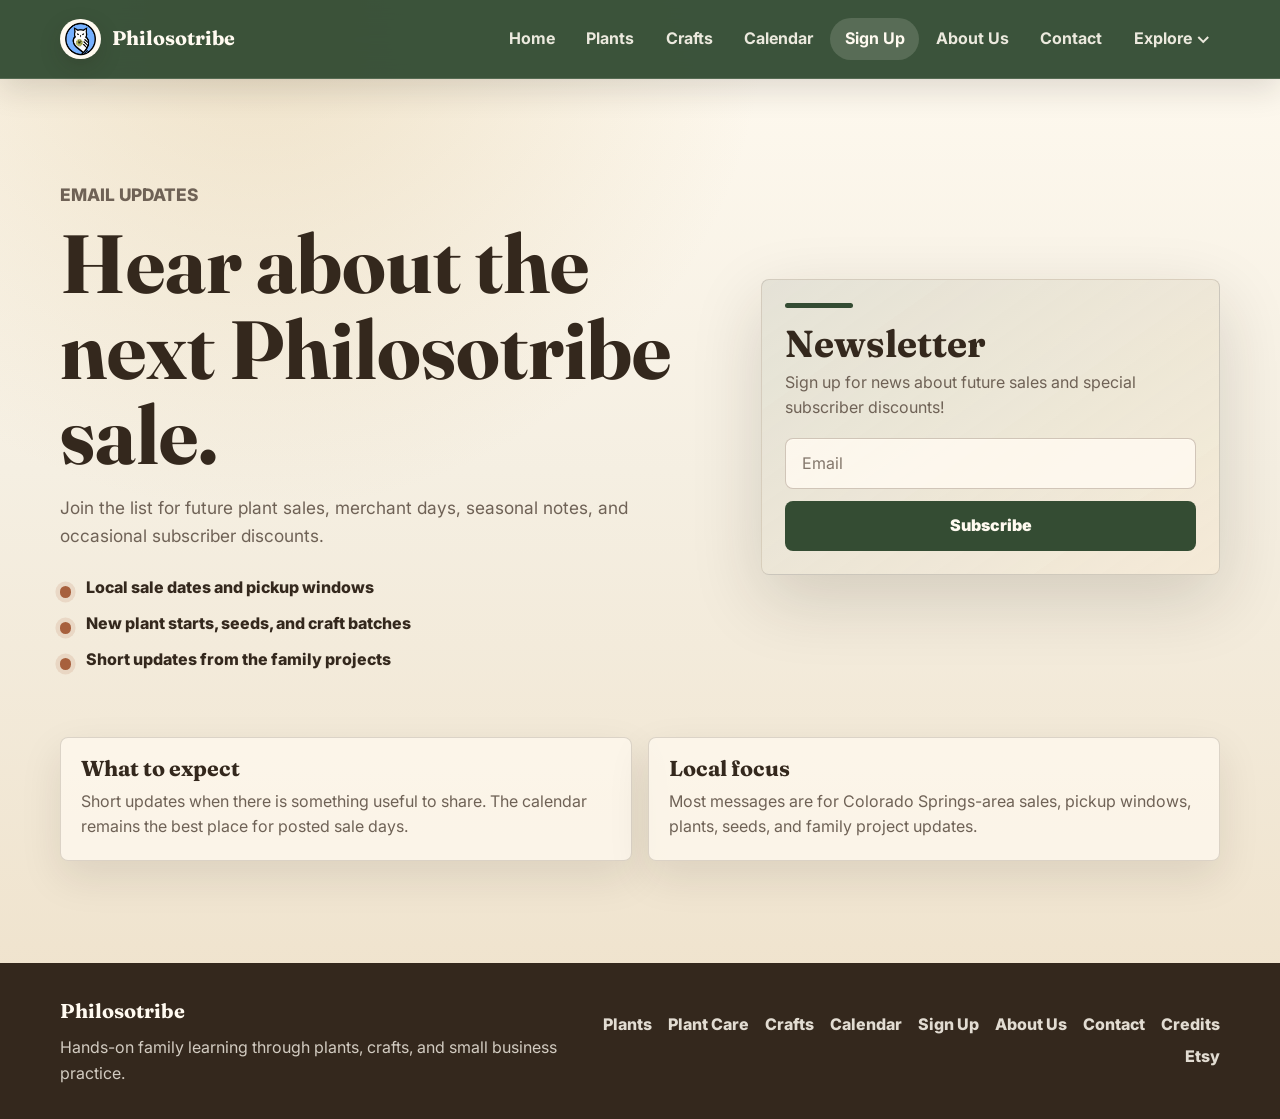
==== sign-up/index.html @ 6cfd560d "Add newsletter signup page" ====
<!doctype html>
<html lang="en">
  <head>
    <meta charset="utf-8">
    <meta name="viewport" content="width=device-width, initial-scale=1">
    <meta
      name="description"
      content="Sign up for Philosotribe email updates about plant sales, merchant days, seasonal notes, and subscriber discounts."
    >
    <title>Sign Up | Philosotribe</title>
    <link rel="icon" type="image/png" href="../assets/img/PhilosotribeIcon.png">
    <link rel="apple-touch-icon" href="../assets/img/PhilosotribeIcon.png">
    <meta property="og:site_name" content="Philosotribe">
    <meta property="og:type" content="website">
    <meta property="og:title" content="Sign Up | Philosotribe">
    <meta
      property="og:description"
      content="Join Philosotribe email updates for future sales, merchant days, and subscriber notes."
    >
    <meta property="og:url" content="https://philosotribe.org/sign-up/">
    <meta property="og:image" content="https://philosotribe.org/assets/img/OpenGraph.jpg">
    <meta property="og:image:alt" content="Philosotribe logo">
    <meta name="twitter:card" content="summary_large_image">
    <link rel="canonical" href="https://philosotribe.org/sign-up/">
    <link rel="preconnect" href="https://fonts.googleapis.com">
    <link rel="preconnect" href="https://fonts.gstatic.com" crossorigin>
    <link rel="preconnect" href="https://assets.mailerlite.com">
    <link rel="preconnect" href="https://groot.mailerlite.com">
    <link
      href="https://fonts.googleapis.com/css2?family=Fraunces:opsz,wght@9..144,600;9..144,700&family=Inter:wght@400;500;600;700&display=swap"
      rel="stylesheet"
    >
    <link rel="stylesheet" href="../assets/css/styles.css">
  </head>
  <body>
    <a class="skip-link" href="#main">Skip to content</a>

    <header class="site-header" data-site-header>
      <nav class="nav-shell" aria-label="Main navigation">
        <a class="brand" href="../index.html" aria-label="Philosotribe home">
          <span class="brand-mark" aria-hidden="true"><img src="../assets/img/PhilosotribeIcon.png" alt=""></span>
          <span class="brand-text">Philosotribe</span>
        </a>

        <button class="nav-toggle" type="button" aria-expanded="false" aria-controls="site-menu" data-nav-toggle>
          <span class="nav-toggle-line"></span>
          <span class="nav-toggle-line"></span>
          <span class="nav-toggle-line"></span>
          <span class="sr-only">Menu</span>
        </button>

        <div class="site-menu" id="site-menu" data-site-menu>
          <a class="nav-link" href="../index.html">Home</a>
          <a class="nav-link" href="../plants.html">Plants</a>
          <a class="nav-link" href="../crafts.html">Crafts</a>
          <a class="nav-link" href="../calendar.html">Calendar</a>
          <a class="nav-link active" href="./" aria-current="page">Sign Up</a>
          <a class="nav-link" href="../about.html">About Us</a>
          <a class="nav-link" href="../contact.html">Contact</a>

          <div class="dropdown" data-dropdown>
            <button class="nav-link dropdown-trigger" type="button" aria-expanded="false" aria-controls="explore-menu" data-dropdown-trigger>
              Explore
              <span class="chevron" aria-hidden="true"></span>
            </button>
            <div class="dropdown-menu" id="explore-menu" data-dropdown-menu>
              <a href="../plants.html">Plant Projects</a>
              <a href="../plant-care.html">Plant Care</a>
              <a href="../crafts.html">Craft Showcase</a>
              <a href="../calendar.html">Merchant Calendar</a>
              <a href="./" aria-current="page">Newsletter Sign Up</a>
              <a href="../about.html">Our Story</a>
              <a href="../contact.html">Get in Touch</a>
              <a href="https://www.etsy.com/shop/Philosotribe" target="_blank" rel="noreferrer">Etsy Store</a>
            </div>
          </div>
        </div>
      </nav>
    </header>

    <main id="main">
      <section class="signup-section signup-page" aria-labelledby="signup-heading">
        <div class="signup-layout">
          <div class="signup-copy">
            <p class="eyebrow">Email updates</p>
            <h1 id="signup-heading">Hear about the next Philosotribe sale.</h1>
            <p>
              Join the list for future plant sales, merchant days, seasonal notes, and occasional subscriber discounts.
            </p>
            <ul class="signup-highlights" aria-label="Newsletter topics">
              <li>Local sale dates and pickup windows</li>
              <li>New plant starts, seeds, and craft batches</li>
              <li>Short updates from the family projects</li>
            </ul>
          </div>

          <div class="signup-form-panel mailerlite-signup" aria-label="Newsletter sign up form">
            <div id="mlb2-42005301" class="ml-form-embedContainer ml-subscribe-form ml-subscribe-form-42005301">
              <div class="ml-form-align-center">
                <div class="ml-form-embedWrapper embedForm">
                  <div class="ml-form-embedBody ml-form-embedBodyDefault row-form">
                    <div class="ml-form-embedContent">
                      <h4>Newsletter</h4>
                      <p>Sign up for news about future sales and special subscriber discounts!</p>
                    </div>

                    <form
                      class="ml-block-form"
                      action="https://assets.mailerlite.com/jsonp/2394522/forms/189005513212561051/subscribe"
                      data-code=""
                      method="post"
                      target="_blank"
                    >
                      <div class="ml-form-formContent">
                        <div class="ml-form-fieldRow ml-last-item">
                          <div class="ml-field-group ml-field-email ml-validate-email ml-validate-required">
                            <label class="sr-only" for="newsletter-email">Email</label>
                            <input
                              id="newsletter-email"
                              aria-label="email"
                              aria-required="true"
                              type="email"
                              class="form-control"
                              data-inputmask=""
                              name="fields[email]"
                              placeholder="Email"
                              autocomplete="email"
                            >
                          </div>
                        </div>
                      </div>

                      <input type="hidden" name="ml-submit" value="1">

                      <div class="ml-form-embedSubmit">
                        <button type="submit" class="primary">Subscribe</button>
                        <button disabled="disabled" style="display: none;" type="button" class="loading">
                          <div class="ml-form-embedSubmitLoad"></div>
                          <span class="sr-only">Loading...</span>
                        </button>
                      </div>

                      <input type="hidden" name="anticsrf" value="true">
                    </form>
                  </div>

                  <div class="ml-form-successBody row-success" style="display: none">
                    <div class="ml-form-successContent">
                      <h4>Thank you!</h4>
                      <p>You have successfully joined our subscriber list.</p>
                    </div>
                  </div>
                </div>
              </div>
            </div>
          </div>
        </div>
      </section>

      <section class="signup-section signup-notes" aria-label="Signup notes">
        <article>
          <h2>What to expect</h2>
          <p>Short updates when there is something useful to share. The calendar remains the best place for posted sale days.</p>
        </article>
        <article>
          <h2>Local focus</h2>
          <p>Most messages are for Colorado Springs-area sales, pickup windows, plants, seeds, and family project updates.</p>
        </article>
      </section>
    </main>

    <footer class="site-footer">
      <div class="footer-inner">
        <div>
          <a class="footer-brand" href="../index.html">Philosotribe</a>
          <p>Hands-on family learning through plants, crafts, and small business practice.</p>
        </div>
        <div class="footer-links" aria-label="Footer navigation">
          <a href="../plants.html">Plants</a>
          <a href="../plant-care.html">Plant Care</a>
          <a href="../crafts.html">Crafts</a>
          <a href="../calendar.html">Calendar</a>
          <a href="./">Sign Up</a>
          <a href="../about.html">About Us</a>
          <a href="../contact.html">Contact</a>
          <a href="../credits.html">Credits</a>
          <a href="https://www.etsy.com/shop/Philosotribe" target="_blank" rel="noreferrer">Etsy</a>
        </div>
      </div>
    </footer>

    <script>
      function ml_webform_success_42005301() {
        var $ = ml_jQuery || jQuery;
        $(".ml-subscribe-form-42005301 .row-success").show();
        $(".ml-subscribe-form-42005301 .row-form").hide();
      }
    </script>
    <script src="https://groot.mailerlite.com/js/w/webforms.min.js?vb397d78ebaa8a0f631d35384c46d781b" type="text/javascript"></script>
    <script>
      fetch("https://assets.mailerlite.com/jsonp/2394522/forms/189005513212561051/takel");
    </script>
    <script src="../assets/js/main.js"></script>
  </body>
</html>
---- assets/css/styles.css ----
:root {
  --soil: #34281d;
  --bark: #5f432f;
  --clay: #a7603d;
  --moss: #344c33;
  --sage: #6f7c53;
  --leaf: #8a9864;
  --straw: #d7bd8a;
  --canvas: #f5efe2;
  --cream: #fffaf0;
  --stone: #ded3bd;
  --ink: #241d18;
  --muted: #6f6256;
  --line: rgba(52, 40, 29, 0.16);
  --shadow: 0 24px 70px rgba(37, 29, 20, 0.16);
  --radius: 8px;
  --max-width: 1160px;
}

* {
  box-sizing: border-box;
}

html {
  scroll-behavior: smooth;
}

body {
  margin: 0;
  overflow-x: hidden;
  color: var(--ink);
  background:
    radial-gradient(circle at 20% 0%, rgba(215, 189, 138, 0.38), transparent 32rem),
    linear-gradient(180deg, var(--cream) 0%, var(--canvas) 42%, #eee0c8 100%);
  font-family: "Inter", system-ui, -apple-system, BlinkMacSystemFont, "Segoe UI", sans-serif;
  line-height: 1.6;
}

body.menu-open {
  overflow: hidden;
}

body.event-modal-open {
  overflow: hidden;
}

img {
  display: block;
  max-width: 100%;
}

a {
  color: inherit;
}

.skip-link {
  position: absolute;
  left: 1rem;
  top: 1rem;
  z-index: 100;
  transform: translateY(-150%);
  border-radius: var(--radius);
  background: var(--soil);
  color: var(--cream);
  padding: 0.65rem 0.9rem;
  font-weight: 700;
  text-decoration: none;
  transition: transform 160ms ease;
}

.skip-link:focus {
  transform: translateY(0);
}

.sr-only {
  position: absolute;
  width: 1px;
  height: 1px;
  padding: 0;
  margin: -1px;
  overflow: hidden;
  clip: rect(0, 0, 0, 0);
  white-space: nowrap;
  border: 0;
}

.site-header {
  position: sticky;
  top: 0;
  z-index: 50;
  border-bottom: 1px solid rgba(255, 250, 240, 0.14);
  background: rgba(52, 76, 51, 0.96);
  box-shadow: 0 10px 32px rgba(37, 29, 20, 0.14);
  backdrop-filter: blur(18px);
}

.nav-shell {
  width: min(100% - 2rem, var(--max-width));
  min-height: 78px;
  margin: 0 auto;
  display: flex;
  align-items: center;
  justify-content: space-between;
  gap: 1rem;
}

.brand,
.footer-brand {
  display: inline-flex;
  align-items: center;
  gap: 0.72rem;
  color: var(--soil);
  font-family: "Fraunces", Georgia, serif;
  font-weight: 700;
  text-decoration: none;
}

.brand-mark {
  width: 2.55rem;
  height: 2.55rem;
  display: grid;
  place-items: center;
  overflow: hidden;
  border: 2px solid rgba(255, 250, 240, 0.64);
  border-radius: 50%;
  background: var(--cream);
  box-shadow: 0 8px 22px rgba(37, 29, 20, 0.2);
  padding: 0.1rem;
}

.brand-mark img {
  width: 100%;
  height: 100%;
  border-radius: inherit;
  object-fit: cover;
}

.brand-text {
  font-size: 1.24rem;
  letter-spacing: 0;
}

.site-header .brand,
.site-header .brand-text {
  color: var(--cream);
}

.site-menu {
  display: flex;
  align-items: center;
  gap: 0.2rem;
}

.nav-link,
.dropdown-menu a,
.footer-links a,
.text-link {
  text-decoration: none;
}

.nav-link {
  display: inline-flex;
  align-items: center;
  gap: 0.42rem;
  min-height: 2.65rem;
  border: 0;
  border-radius: 999px;
  background: transparent;
  color: var(--soil);
  padding: 0 0.88rem;
  font: inherit;
  font-weight: 700;
  cursor: pointer;
}

.site-header .nav-link {
  color: rgba(255, 250, 240, 0.9);
}

.nav-link:hover,
.nav-link:focus-visible,
.nav-link.active {
  background: rgba(111, 124, 83, 0.15);
  color: var(--moss);
  outline: none;
}

.site-header .nav-link:hover,
.site-header .nav-link:focus-visible,
.site-header .nav-link.active {
  background: rgba(255, 250, 240, 0.15);
  color: var(--cream);
}

.dropdown {
  position: relative;
}

.chevron {
  width: 0.48rem;
  height: 0.48rem;
  border-bottom: 2px solid currentColor;
  border-right: 2px solid currentColor;
  transform: rotate(45deg) translateY(-2px);
}

.dropdown-menu {
  position: absolute;
  right: 0;
  top: calc(100% + 0.45rem);
  min-width: 13.8rem;
  display: grid;
  gap: 0.2rem;
  border: 1px solid var(--line);
  border-radius: var(--radius);
  background: rgba(255, 250, 240, 0.98);
  padding: 0.45rem;
  box-shadow: var(--shadow);
  opacity: 0;
  transform: translateY(-0.35rem);
  visibility: hidden;
  transition: opacity 140ms ease, transform 140ms ease, visibility 140ms ease;
}

.dropdown.open .dropdown-menu,
.dropdown:focus-within .dropdown-menu {
  opacity: 1;
  transform: translateY(0);
  visibility: visible;
}

.dropdown-menu a {
  border-radius: 6px;
  color: var(--soil);
  padding: 0.64rem 0.72rem;
  font-weight: 700;
}

.dropdown-menu a:hover,
.dropdown-menu a:focus-visible {
  background: rgba(167, 96, 61, 0.13);
  outline: none;
}

.nav-toggle {
  display: none;
  width: 2.8rem;
  height: 2.8rem;
  border: 1px solid rgba(255, 250, 240, 0.24);
  border-radius: var(--radius);
  background: rgba(255, 250, 240, 0.12);
  color: var(--cream);
  cursor: pointer;
}

.nav-toggle-line {
  display: block;
  width: 1.25rem;
  height: 2px;
  margin: 0.25rem auto;
  background: currentColor;
}

main {
  overflow: hidden;
}

.hero,
.page-hero,
.intro-band,
.feature-section,
.split-section,
.showcase-section,
.process-section,
.story-section,
.timeline-section,
.contact-section,
.care-section,
.care-guide-section,
.credits-section,
.calendar-section,
.signup-section,
.cta-band {
  width: min(100% - 2rem, var(--max-width));
  margin: 0 auto;
}

.hero {
  min-height: calc(100vh - 150px);
  display: grid;
  grid-template-columns: minmax(0, 1.02fr) minmax(20rem, 0.98fr);
  gap: clamp(2rem, 5vw, 5.8rem);
  align-items: center;
  padding: clamp(2rem, 5vw, 4.8rem) 0;
}

.hero-media,
.page-hero-media,
.feature-card,
.showcase-card,
.note-panel,
.contact-card {
  position: relative;
  border: 1px solid var(--line);
  border-radius: var(--radius);
  background: rgba(255, 250, 240, 0.74);
  box-shadow: var(--shadow);
}

.hero-media {
  min-height: 32rem;
  display: grid;
  align-items: end;
  overflow: hidden;
  background:
    linear-gradient(145deg, rgba(52, 76, 51, 0.14), rgba(215, 189, 138, 0.32)),
    var(--cream);
}

.hero-media img {
  width: 100%;
  height: 100%;
  object-fit: cover;
}

.placeholder-badge {
  position: absolute;
  left: 0.82rem;
  bottom: 0.82rem;
  display: inline-flex;
  min-height: 1.8rem;
  align-items: center;
  border: 1px solid rgba(255, 250, 240, 0.4);
  border-radius: 999px;
  background: rgba(36, 29, 24, 0.78);
  color: var(--cream);
  padding: 0 0.72rem;
  font-size: 0.72rem;
  font-weight: 800;
  letter-spacing: 0;
  text-transform: uppercase;
}

.hero-copy {
  max-width: 40rem;
  min-width: 0;
}

.eyebrow,
.card-kicker {
  margin: 0 0 0.75rem;
  color: var(--clay);
  font-size: 0.78rem;
  font-weight: 800;
  letter-spacing: 0;
  text-transform: uppercase;
}

h1,
h2,
h3,
p {
  overflow-wrap: break-word;
}

h1,
h2,
h3 {
  margin-top: 0;
  color: var(--soil);
  font-family: "Fraunces", Georgia, serif;
  line-height: 1.04;
  letter-spacing: 0;
}

h1 {
  max-width: 12ch;
  margin-bottom: 1.2rem;
  font-size: 5.8rem;
}

h2 {
  margin-bottom: 1rem;
  font-size: 3.1rem;
}

h3 {
  margin-bottom: 0.65rem;
  font-size: 1.35rem;
}

p {
  margin: 0 0 1rem;
}

.hero-text,
.page-hero p,
.intro-band p,
.split-copy p,
.story-copy p,
.cta-band p {
  color: var(--muted);
  font-size: 1.06rem;
}

.hero-actions {
  display: flex;
  flex-wrap: wrap;
  gap: 0.78rem;
  margin-top: 1.8rem;
}

.button {
  display: inline-flex;
  min-height: 2.9rem;
  align-items: center;
  justify-content: center;
  border: 1px solid transparent;
  border-radius: var(--radius);
  padding: 0 1.05rem;
  font-weight: 800;
  text-decoration: none;
  transition: transform 150ms ease, box-shadow 150ms ease, background 150ms ease;
}

.button:hover,
.button:focus-visible {
  transform: translateY(-1px);
  outline: none;
}

.button-primary {
  background: var(--moss);
  color: var(--cream);
  box-shadow: 0 12px 28px rgba(52, 76, 51, 0.22);
}

.button-primary:hover,
.button-primary:focus-visible {
  background: #283b29;
}

.button-secondary {
  border-color: rgba(95, 67, 47, 0.24);
  background: rgba(255, 250, 240, 0.74);
  color: var(--soil);
}

.button-secondary:hover,
.button-secondary:focus-visible {
  background: var(--cream);
}

.intro-band,
.cta-band {
  border: 1px solid rgba(52, 40, 29, 0.12);
  border-radius: var(--radius);
  background:
    linear-gradient(90deg, rgba(52, 76, 51, 0.1), rgba(167, 96, 61, 0.13)),
    rgba(255, 250, 240, 0.72);
  padding: clamp(1.35rem, 4vw, 2.4rem);
}

.content-grid {
  display: grid;
  grid-template-columns: minmax(0, 0.86fr) minmax(0, 1.14fr);
  gap: clamp(1.2rem, 4vw, 3.6rem);
  align-items: center;
}

.content-grid h2,
.cta-band h2 {
  margin-bottom: 0;
}

.content-grid p:last-child,
.cta-band p:last-child {
  margin-bottom: 0;
}

.feature-section,
.showcase-section,
.process-section,
.timeline-section,
.contact-section,
.care-section,
.care-guide-section,
.calendar-section,
.signup-section {
  padding: clamp(4rem, 8vw, 6.5rem) 0;
}

.section-heading {
  max-width: 42rem;
  margin-bottom: 1.8rem;
}

.section-note {
  color: var(--muted);
}

.feature-grid,
.showcase-grid,
.contact-grid {
  display: grid;
  grid-template-columns: repeat(3, minmax(0, 1fr));
  gap: 1rem;
}

.feature-card,
.showcase-card {
  overflow: hidden;
}

.feature-link-card {
  color: inherit;
  text-decoration: none;
  transition:
    border-color 180ms ease,
    box-shadow 180ms ease,
    transform 180ms ease;
}

.feature-link-card::after {
  content: "";
  position: absolute;
  inset: 0;
  border-radius: inherit;
  background: linear-gradient(145deg, rgba(255, 250, 240, 0), rgba(215, 189, 138, 0.18));
  opacity: 0;
  pointer-events: none;
  transition: opacity 180ms ease;
}

.feature-link-card:hover,
.feature-link-card:focus-visible {
  border-color: rgba(167, 96, 61, 0.34);
  box-shadow: 0 30px 82px rgba(37, 29, 20, 0.24);
  transform: translateY(-0.45rem) scale(1.018);
  outline: none;
}

.feature-link-card:hover::after,
.feature-link-card:focus-visible::after {
  opacity: 1;
}

.feature-link-card:hover .text-link,
.feature-link-card:focus-visible .text-link {
  color: var(--clay);
}

.feature-card img {
  width: 100%;
  aspect-ratio: 4 / 3;
  object-fit: cover;
  background: var(--stone);
}

.feature-card-body,
.showcase-card div {
  padding: 1.25rem;
}

.feature-card p,
.showcase-card p,
.process-item p,
.values-list p,
.timeline p,
.contact-card p,
.care-card p,
.care-guide p,
.care-details dd,
.note-panel li {
  color: var(--muted);
}

.text-link {
  display: inline-flex;
  margin-top: 0.25rem;
  color: var(--moss);
  font-weight: 800;
}

.text-link:hover,
.text-link:focus-visible,
.footer-links a:hover,
.footer-links a:focus-visible,
.contact-card a:hover,
.contact-card a:focus-visible {
  color: var(--clay);
  outline: none;
}

.split-section,
.story-section {
  display: grid;
  grid-template-columns: minmax(0, 1.1fr) minmax(18rem, 0.9fr);
  gap: clamp(1.2rem, 4vw, 3.2rem);
  align-items: start;
  padding: 0 0 clamp(4rem, 8vw, 6.5rem);
}

.split-copy {
  max-width: 42rem;
}

.note-panel {
  padding: 1.5rem;
}

.check-list {
  display: grid;
  gap: 0.75rem;
  margin: 0;
  padding: 0;
  list-style: none;
}

.check-list li {
  position: relative;
  padding-left: 1.6rem;
}

.check-list li::before {
  content: "";
  position: absolute;
  left: 0;
  top: 0.58rem;
  width: 0.62rem;
  height: 0.62rem;
  border-radius: 50%;
  background: var(--sage);
}

.page-hero {
  display: grid;
  grid-template-columns: minmax(0, 1.05fr) minmax(18rem, 0.95fr);
  gap: clamp(1.4rem, 4vw, 3.8rem);
  align-items: center;
  padding: clamp(2.8rem, 7vw, 5.5rem) 0 clamp(1.5rem, 3vw, 2.8rem);
}

.page-hero h1 {
  max-width: 13ch;
  font-size: 4.6rem;
}

.plant-care-hero {
  grid-template-columns: 1fr;
  padding-bottom: 1.4rem;
}

.plant-care-hero > div {
  max-width: 58rem;
  min-width: 0;
}

.plant-care-hero h1 {
  max-width: 15ch;
}

.care-local-note {
  max-width: 52rem;
  margin-top: 1.15rem;
  border-left: 4px solid var(--sage);
  background: rgba(111, 124, 83, 0.1);
  color: var(--soil);
  padding: 0.9rem 1rem;
}

.page-hero-media {
  min-height: 22rem;
  overflow: hidden;
}

.page-hero-media img {
  width: 100%;
  height: 100%;
  min-height: 22rem;
  object-fit: cover;
}

.showcase-card {
  display: grid;
  grid-template-rows: auto 1fr;
}

.showcase-card img {
  width: 100%;
  aspect-ratio: 16 / 10;
  object-fit: cover;
  background: var(--stone);
}

.process-grid,
.timeline {
  display: grid;
  grid-template-columns: repeat(4, minmax(0, 1fr));
  gap: 1px;
  overflow: hidden;
  border: 1px solid var(--line);
  border-radius: var(--radius);
  background: var(--line);
}

.process-item,
.timeline article {
  min-height: 13rem;
  background: rgba(255, 250, 240, 0.72);
  padding: 1.25rem;
}

.process-item span,
.timeline span {
  display: inline-flex;
  margin-bottom: 2.2rem;
  color: var(--clay);
  font-size: 0.78rem;
  font-weight: 900;
  letter-spacing: 0;
  text-transform: uppercase;
}

.values-list {
  display: grid;
  gap: 1rem;
}

.values-list article {
  border: 1px solid var(--line);
  border-radius: var(--radius);
  background: rgba(255, 250, 240, 0.72);
  padding: 1.25rem;
}

.cta-band {
  display: flex;
  align-items: center;
  justify-content: space-between;
  gap: 1.4rem;
  margin-bottom: clamp(4rem, 8vw, 6.5rem);
}

.cta-band > div {
  max-width: 45rem;
}

.plant-care-cta {
  margin-top: clamp(2rem, 5vw, 4rem);
}

.contact-card {
  padding: 1.35rem;
}

.contact-icon {
  width: 2.6rem;
  height: 2.6rem;
  display: grid;
  place-items: center;
  margin-bottom: 1.4rem;
  border-radius: 50%;
  background: rgba(111, 124, 83, 0.16);
  color: var(--moss);
  font-weight: 900;
}

.contact-card a {
  color: var(--moss);
  font-weight: 800;
  overflow-wrap: anywhere;
}

.signup-page {
  padding-bottom: clamp(2rem, 5vw, 4rem);
}

.signup-layout {
  display: grid;
  grid-template-columns: minmax(0, 1fr) minmax(19rem, 0.72fr);
  gap: clamp(1.5rem, 5vw, 4rem);
  align-items: center;
}

.signup-copy {
  max-width: 44rem;
}

.signup-copy h1 {
  max-width: 12ch;
  margin-bottom: 1rem;
  font-size: clamp(3rem, 7vw, 5.15rem);
}

.signup-copy > p {
  max-width: 42rem;
  color: var(--muted);
  font-size: 1.08rem;
}

.signup-highlights {
  display: grid;
  gap: 0.65rem;
  margin: 1.6rem 0 0;
  padding: 0;
  list-style: none;
}

.signup-highlights li {
  position: relative;
  padding-left: 1.65rem;
  color: var(--soil);
  font-weight: 800;
}

.signup-highlights li::before {
  content: "";
  position: absolute;
  left: 0;
  top: 0.72em;
  width: 0.7rem;
  height: 0.7rem;
  border-radius: 50%;
  background: var(--clay);
  box-shadow: 0 0 0 0.28rem rgba(167, 96, 61, 0.14);
}

.signup-form-panel {
  position: relative;
  overflow: hidden;
  border: 1px solid rgba(52, 40, 29, 0.14);
  border-radius: var(--radius);
  background:
    linear-gradient(145deg, rgba(52, 76, 51, 0.13), rgba(215, 189, 138, 0.23)),
    rgba(255, 250, 240, 0.86);
  box-shadow: var(--shadow);
  padding: clamp(1rem, 3vw, 1.45rem);
}

.signup-form-panel::before {
  content: "";
  display: block;
  width: 4.2rem;
  height: 0.32rem;
  margin-bottom: 1rem;
  border-radius: 999px;
  background: var(--moss);
}

.mailerlite-signup #mlb2-42005301.ml-form-embedContainer {
  display: block;
  width: 100% !important;
  margin: 0;
}

.mailerlite-signup .ml-form-align-center,
.mailerlite-signup .ml-form-embedWrapper,
.mailerlite-signup .ml-form-embedBody {
  display: block !important;
  width: 100% !important;
}

.mailerlite-signup .ml-form-embedWrapper {
  max-width: none !important;
  border: 0 !important;
  border-radius: 0 !important;
  background: transparent !important;
}

.mailerlite-signup .ml-form-embedBody,
.mailerlite-signup .ml-form-successBody {
  padding: 0 !important;
}

.mailerlite-signup .ml-form-embedContent,
.mailerlite-signup .ml-form-successContent {
  margin: 0 0 1.15rem !important;
  text-align: left !important;
}

.mailerlite-signup .ml-form-embedContent h4,
.mailerlite-signup .ml-form-successContent h4 {
  margin: 0 0 0.45rem !important;
  color: var(--soil) !important;
  font-family: "Fraunces", Georgia, serif !important;
  font-size: clamp(1.75rem, 4vw, 2.35rem) !important;
  font-weight: 700 !important;
  line-height: 1.04 !important;
  letter-spacing: 0 !important;
}

.mailerlite-signup .ml-form-embedContent p,
.mailerlite-signup .ml-form-successContent p {
  margin: 0 !important;
  color: var(--muted) !important;
  font-family: inherit !important;
  font-size: 1rem !important;
  line-height: 1.55 !important;
}

.mailerlite-signup .ml-form-formContent,
.mailerlite-signup .ml-form-fieldRow {
  margin: 0 0 0.75rem !important;
  width: 100% !important;
}

.mailerlite-signup input[type="email"] {
  width: 100% !important;
  min-height: 3.15rem !important;
  border: 1px solid rgba(95, 67, 47, 0.28) !important;
  border-radius: var(--radius) !important;
  background: rgba(255, 250, 240, 0.86) !important;
  color: var(--ink) !important;
  font: inherit !important;
  line-height: 1.4 !important;
  padding: 0 0.95rem !important;
  box-shadow: inset 0 1px 0 rgba(255, 250, 240, 0.8);
}

.mailerlite-signup input[type="email"]::placeholder {
  color: rgba(111, 98, 86, 0.86) !important;
}

.mailerlite-signup input[type="email"]:focus {
  border-color: rgba(52, 76, 51, 0.72) !important;
  outline: 3px solid rgba(111, 124, 83, 0.22);
}

.mailerlite-signup .ml-form-embedSubmit {
  width: 100% !important;
  margin: 0 !important;
}

.mailerlite-signup .ml-form-embedSubmit button.primary {
  display: inline-flex !important;
  width: 100% !important;
  min-height: 3.15rem !important;
  align-items: center !important;
  justify-content: center !important;
  border: 1px solid transparent !important;
  border-radius: var(--radius) !important;
  background: var(--moss) !important;
  color: var(--cream) !important;
  cursor: pointer !important;
  font: inherit !important;
  font-weight: 900 !important;
  line-height: 1.2 !important;
  padding: 0 1.05rem !important;
  transition: background 150ms ease, transform 150ms ease;
}

.mailerlite-signup .ml-form-embedSubmit button.loading {
  width: 100% !important;
  min-height: 3.15rem !important;
  border: 1px solid transparent !important;
  border-radius: var(--radius) !important;
  background: var(--moss) !important;
  color: var(--cream) !important;
}

.mailerlite-signup .ml-form-embedSubmit button.primary:hover,
.mailerlite-signup .ml-form-embedSubmit button.primary:focus-visible {
  background: #283b29 !important;
  outline: none;
  transform: translateY(-1px);
}

.ml-form-embedSubmitLoad {
  display: inline-block;
  width: 20px;
  height: 20px;
}

.ml-form-embedSubmitLoad::after {
  content: "";
  display: block;
  width: 11px;
  height: 11px;
  margin: 1px;
  border: 4px solid var(--cream);
  border-color: var(--cream) var(--cream) var(--cream) transparent;
  border-radius: 50%;
  animation: ml-form-embedSubmitLoad 1.2s linear infinite;
}

@keyframes ml-form-embedSubmitLoad {
  to {
    transform: rotate(360deg);
  }
}

.signup-notes {
  display: grid;
  grid-template-columns: repeat(2, minmax(0, 1fr));
  gap: 1rem;
  padding-top: 0;
}

.signup-notes article {
  border: 1px solid var(--line);
  border-radius: var(--radius);
  background: rgba(255, 250, 240, 0.72);
  box-shadow: 0 16px 42px rgba(37, 29, 20, 0.1);
  padding: 1.25rem;
}

.signup-notes h2 {
  margin-bottom: 0.55rem;
  font-size: 1.35rem;
}

.signup-notes p {
  margin: 0;
  color: var(--muted);
}

.care-grid {
  display: grid;
  grid-template-columns: repeat(3, minmax(0, 1fr));
  gap: 1rem;
}

.care-card,
.care-guide {
  border: 1px solid var(--line);
  border-radius: var(--radius);
  background: rgba(255, 250, 240, 0.72);
  box-shadow: var(--shadow);
}

.care-card {
  padding: 1.35rem;
}

.care-icon {
  width: 2.65rem;
  height: 2.65rem;
  display: grid;
  place-items: center;
  margin-bottom: 1.35rem;
  border-radius: 50%;
  background: rgba(52, 76, 51, 0.14);
  color: var(--moss);
  font-weight: 900;
}

.care-guide-list {
  display: grid;
  gap: 1rem;
}

.plant-care-primary {
  padding-top: clamp(2rem, 4vw, 3.2rem);
}

.care-guide-heading-row {
  max-width: none;
  display: flex;
  flex-wrap: wrap;
  align-items: flex-end;
  justify-content: space-between;
  gap: 1rem;
}

.care-guide-heading-row > div {
  min-width: 0;
}

.care-guide-heading-row > div:first-child {
  flex: 1 1 24rem;
  max-width: 32rem;
}

.care-controls {
  display: grid;
  grid-template-columns: minmax(11rem, 1fr) auto minmax(9rem, 0.75fr);
  align-items: end;
  gap: 0.8rem;
  flex: 0 1 38rem;
  max-width: 38rem;
  min-width: 0;
}

.care-search span,
.cycle-filter > span,
.care-filter > span {
  display: block;
  margin-bottom: 0.42rem;
  color: var(--muted);
  font-size: 0.76rem;
  font-weight: 900;
  letter-spacing: 0;
  text-transform: uppercase;
}

.care-search input {
  width: 100%;
  min-width: 0;
  min-height: 3rem;
  border: 1px solid rgba(95, 67, 47, 0.22);
  border-radius: var(--radius);
  background: rgba(255, 250, 240, 0.86);
  box-shadow: 0 14px 34px rgba(37, 29, 20, 0.1);
  color: var(--soil);
  font: inherit;
  font-weight: 700;
  padding: 0 1rem;
}

.care-search input:focus-visible,
.cycle-button:focus-visible {
  border-color: rgba(167, 96, 61, 0.5);
  box-shadow: 0 0 0 4px rgba(167, 96, 61, 0.16);
  outline: none;
}

.cycle-options {
  width: 100%;
  min-height: 3rem;
  display: inline-flex;
  overflow: hidden;
  border: 1px solid rgba(95, 67, 47, 0.22);
  border-radius: var(--radius);
  background: rgba(255, 250, 240, 0.86);
  box-shadow: 0 14px 34px rgba(37, 29, 20, 0.1);
}

.cycle-button {
  min-width: 5.25rem;
  border: 0;
  border-right: 1px solid rgba(95, 67, 47, 0.18);
  background: transparent;
  color: var(--soil);
  cursor: pointer;
  font: inherit;
  font-weight: 900;
  padding: 0 0.85rem;
}

.cycle-button:last-child {
  border-right: 0;
}

.cycle-button.active {
  background: var(--moss);
  color: var(--cream);
}

.care-result-count {
  margin: -0.45rem 0 1rem;
  color: var(--muted);
  font-weight: 700;
}

.care-filter {
  position: relative;
  flex: 0 0 min(18rem, 100%);
}

.care-filter::after {
  content: "";
  position: absolute;
  top: 2.45rem;
  right: 1.05rem;
  width: 0.55rem;
  height: 0.55rem;
  border-right: 2px solid var(--soil);
  border-bottom: 2px solid var(--soil);
  pointer-events: none;
  transform: translateY(-65%) rotate(45deg);
}

.care-filter-select {
  width: 100%;
  min-width: 0;
  min-height: 3rem;
  appearance: none;
  border: 1px solid rgba(95, 67, 47, 0.22);
  border-radius: var(--radius);
  background: rgba(255, 250, 240, 0.86);
  box-shadow: 0 14px 34px rgba(37, 29, 20, 0.1);
  color: var(--soil);
  cursor: pointer;
  font: inherit;
  font-weight: 800;
  padding: 0 2.65rem 0 1rem;
}

.care-filter-select:focus-visible {
  border-color: rgba(167, 96, 61, 0.5);
  box-shadow: 0 0 0 4px rgba(167, 96, 61, 0.16);
  outline: none;
}

.care-empty {
  margin: 0;
  border: 1px solid var(--line);
  border-radius: var(--radius);
  background: rgba(255, 250, 240, 0.72);
  color: var(--muted);
  padding: 1.25rem;
}

.care-guide {
  display: grid;
  grid-template-columns: minmax(16rem, 0.72fr) minmax(0, 1.28fr);
  overflow: hidden;
  scroll-margin-top: 6rem;
}

.care-guide:target {
  outline: 3px solid rgba(167, 96, 61, 0.55);
  outline-offset: 4px;
}

.care-guide-header {
  background:
    linear-gradient(145deg, rgba(52, 76, 51, 0.12), rgba(215, 189, 138, 0.24)),
    rgba(255, 250, 240, 0.8);
  display: grid;
  grid-template-rows: auto 1fr;
}

.care-guide-copy {
  padding: 1.35rem;
}

.care-title-row {
  display: flex;
  align-items: start;
  justify-content: space-between;
  gap: 1rem;
}

.care-title-row h3 {
  margin-bottom: 0.7rem;
}

.care-anchor-link {
  flex: 0 0 auto;
  border-bottom: 1px solid rgba(167, 96, 61, 0.45);
  color: var(--clay);
  font-size: 0.78rem;
  font-weight: 900;
  text-decoration: none;
  white-space: nowrap;
}

.harvest-time {
  margin-top: 1rem;
  border-left: 4px solid var(--clay);
  color: var(--soil);
  font-weight: 800;
  line-height: 1.45;
  padding-left: 0.85rem;
}

.harvest-time strong {
  font-weight: 900;
}

.care-guide-image {
  width: 100%;
  aspect-ratio: 4 / 3;
  object-fit: cover;
  border-bottom: 1px solid var(--line);
  background: var(--stone);
}

.care-details {
  display: grid;
  grid-template-columns: repeat(3, minmax(0, 1fr));
  gap: 1px;
  margin: 0;
  background: var(--line);
}

.care-details div {
  min-height: 9.75rem;
  background: rgba(255, 250, 240, 0.72);
  padding: 1.15rem;
}

.care-details dt {
  margin-bottom: 0.45rem;
  color: var(--soil);
  font-weight: 900;
}

.care-details dd {
  margin: 0;
}

.muted-card {
  background: rgba(222, 211, 189, 0.36);
  box-shadow: none;
}

.credits-section {
  padding: clamp(4rem, 8vw, 6.5rem) 0;
}

.credits-section + .credits-section {
  padding-top: 0;
}

.credits-list,
.reference-grid {
  display: grid;
  grid-template-columns: repeat(3, minmax(0, 1fr));
  gap: 1rem;
}

.credit-card,
.reference-card {
  border: 1px solid var(--line);
  border-radius: var(--radius);
  background: rgba(255, 250, 240, 0.72);
  box-shadow: 0 18px 44px rgba(37, 29, 20, 0.1);
  padding: 1.2rem;
}

.credit-card h3,
.reference-card strong {
  margin-bottom: 0.65rem;
  color: var(--soil);
  font-family: "Fraunces", Georgia, serif;
  font-size: 1.22rem;
  line-height: 1.12;
}

.credit-meta,
.credit-source {
  margin: 0.35rem 0 0;
  color: var(--muted);
  font-size: 0.94rem;
}

.credit-card a,
.reference-card {
  color: var(--moss);
  font-weight: 800;
}

.reference-card {
  display: grid;
  align-content: start;
  min-height: 9.5rem;
  text-decoration: none;
  transition: transform 150ms ease, box-shadow 150ms ease, border-color 150ms ease;
}

.reference-card span {
  margin-bottom: 0.55rem;
  color: var(--clay);
  font-size: 0.75rem;
  font-weight: 900;
  letter-spacing: 0;
  text-transform: uppercase;
}

.reference-card:hover,
.reference-card:focus-visible {
  border-color: rgba(167, 96, 61, 0.34);
  box-shadow: 0 24px 62px rgba(37, 29, 20, 0.16);
  transform: translateY(-0.2rem);
  outline: none;
}

.calendar-page {
  padding: clamp(1.5rem, 4vw, 3.2rem) 0 clamp(3rem, 6vw, 5rem);
}

.calendar-page-header {
  display: flex;
  align-items: end;
  justify-content: space-between;
  gap: 1.4rem;
  margin-bottom: 1.25rem;
}

.calendar-page-header > div {
  max-width: 52rem;
}

.calendar-page-header h1 {
  max-width: none;
  margin-bottom: 0.75rem;
  font-size: clamp(2.45rem, 6vw, 4.25rem);
}

.calendar-page-header p {
  color: var(--muted);
  font-size: 1.05rem;
}

.merchant-calendar-app {
  display: grid;
  gap: 1rem;
}

.calendar-status,
.next-sale-banner,
.merchant-calendar-surface,
.merchant-selected-event,
.merchant-event-card {
  border: 1px solid var(--line);
  border-radius: var(--radius);
  background: rgba(255, 250, 240, 0.78);
  box-shadow: var(--shadow);
}

.calendar-status {
  display: grid;
  justify-items: start;
  gap: 0.8rem;
  padding: clamp(1.35rem, 4vw, 2.4rem);
}

.calendar-status p {
  color: var(--muted);
}

.next-sale-banner {
  display: flex;
  align-items: center;
  justify-content: space-between;
  gap: 1.4rem;
  background:
    linear-gradient(135deg, rgba(52, 76, 51, 0.96), rgba(95, 67, 47, 0.94)),
    var(--moss);
  color: rgba(255, 250, 240, 0.84);
  padding: clamp(1.25rem, 4vw, 2rem);
}

.next-sale-banner .eyebrow,
.next-sale-banner h2 {
  color: var(--cream);
}

.next-sale-banner h2 {
  max-width: none;
  margin-bottom: 0.65rem;
  font-size: clamp(1.85rem, 4vw, 2.7rem);
}

.next-sale-banner p {
  margin-bottom: 0.45rem;
}

.next-sale-time,
.next-sale-location {
  font-weight: 800;
}

.next-sale-description {
  max-width: 48rem;
}

.next-sale-actions {
  display: flex;
  flex: 0 0 auto;
  flex-wrap: wrap;
  gap: 0.6rem;
}

.next-sale-actions .button-primary {
  background: var(--cream);
  color: var(--moss);
  box-shadow: none;
}

.next-sale-actions .button-secondary {
  border-color: rgba(255, 250, 240, 0.35);
  background: rgba(255, 250, 240, 0.12);
  color: var(--cream);
}

.merchant-calendar-surface {
  overflow: hidden;
}

.merchant-event-modal {
  position: fixed;
  inset: 0;
  z-index: 80;
  display: grid;
  place-items: center;
  overflow-y: auto;
  background: rgba(36, 29, 24, 0.62);
  backdrop-filter: blur(3px);
  padding: clamp(1rem, 4vw, 2rem);
  animation: calendar-overlay-in 160ms ease-out;
}

.merchant-selected-event {
  position: relative;
  display: grid;
  width: min(100%, 36rem);
  max-height: min(86vh, 44rem);
  overflow-y: auto;
  gap: 1rem;
  background:
    linear-gradient(145deg, rgba(52, 76, 51, 0.08), rgba(167, 96, 61, 0.14)),
    var(--cream);
  box-shadow: 0 34px 90px rgba(20, 15, 10, 0.42);
  padding: clamp(1.2rem, 4vw, 1.7rem);
  animation: calendar-card-in 180ms ease-out;
}

.merchant-selected-event::before {
  content: "";
  width: 3.4rem;
  height: 0.28rem;
  border-radius: 999px;
  background: var(--moss);
}

.merchant-selected-copy {
  min-width: 0;
}

.merchant-selected-event h2 {
  max-width: none;
  margin-bottom: 0.7rem;
  font-size: clamp(1.75rem, 4vw, 2.5rem);
}

.merchant-selected-event p {
  margin-bottom: 0.65rem;
}

.merchant-selected-event .merchant-event-actions {
  align-content: stretch;
  align-items: stretch;
  display: grid;
  gap: 0.6rem;
  grid-template-columns: repeat(auto-fit, minmax(8.5rem, 1fr));
  justify-content: stretch;
  padding-right: 0;
  width: 100%;
}

.merchant-selected-event .button {
  width: 100%;
}

.merchant-event-actions {
  display: flex;
  align-content: start;
  align-items: start;
  flex-wrap: wrap;
  justify-content: end;
  gap: 0.55rem;
  padding-right: 2.4rem;
}

.selected-event-close {
  position: absolute;
  top: 0.8rem;
  right: 0.8rem;
  min-height: 2rem;
  width: 2rem;
  padding: 0;
}

.merchant-calendar-toolbar {
  display: flex;
  align-items: center;
  justify-content: space-between;
  gap: 1rem;
  border-bottom: 1px solid var(--line);
  background:
    linear-gradient(90deg, rgba(52, 76, 51, 0.08), rgba(167, 96, 61, 0.1)),
    rgba(255, 250, 240, 0.86);
  padding: 1rem;
}

.merchant-calendar-toolbar h2 {
  margin-bottom: 0;
  font-size: clamp(1.55rem, 3vw, 2.2rem);
}

.merchant-calendar-controls {
  display: flex;
  flex: 0 0 auto;
  gap: 0.45rem;
}

.calendar-icon-button,
.calendar-text-button {
  min-height: 2.6rem;
  border: 1px solid rgba(95, 67, 47, 0.22);
  border-radius: var(--radius);
  background: rgba(255, 250, 240, 0.84);
  color: var(--soil);
  cursor: pointer;
  font: inherit;
  font-weight: 900;
}

.calendar-icon-button {
  width: 2.7rem;
}

.calendar-text-button {
  padding: 0 0.9rem;
}

.calendar-icon-button:hover,
.calendar-icon-button:focus-visible,
.calendar-text-button:hover,
.calendar-text-button:focus-visible {
  border-color: rgba(167, 96, 61, 0.45);
  color: var(--clay);
  outline: none;
}

.merchant-calendar-body {
  display: grid;
  grid-template-columns: minmax(0, 1fr) minmax(18rem, 0.38fr);
  gap: 1px;
  background: var(--line);
}

.merchant-month,
.merchant-event-list {
  background: rgba(255, 250, 240, 0.72);
}

.merchant-weekdays,
.merchant-days-grid {
  display: grid;
  grid-template-columns: repeat(7, minmax(0, 1fr));
}

.merchant-weekdays {
  border-bottom: 1px solid var(--line);
}

.merchant-weekdays span {
  color: var(--muted);
  font-size: 0.74rem;
  font-weight: 900;
  padding: 0.72rem 0.8rem;
  text-transform: uppercase;
}

.merchant-day {
  min-height: 8.4rem;
  display: grid;
  align-content: start;
  gap: 0.35rem;
  border-right: 1px solid var(--line);
  border-bottom: 1px solid var(--line);
  background: rgba(255, 250, 240, 0.7);
  padding: 0.65rem;
}

.merchant-day:nth-child(7n) {
  border-right: 0;
}

.merchant-day-number {
  width: 1.9rem;
  height: 1.9rem;
  display: grid;
  place-items: center;
  color: var(--soil);
  font-weight: 900;
}

.merchant-day.today .merchant-day-number {
  border-radius: 50%;
  background: var(--moss);
  color: var(--cream);
}

.muted-day {
  background: rgba(222, 211, 189, 0.28);
}

.muted-day .merchant-day-number {
  color: rgba(111, 98, 86, 0.72);
}

.merchant-day-chip {
  overflow: hidden;
  border: 0;
  border-radius: 6px;
  background: rgba(52, 76, 51, 0.12);
  color: var(--moss);
  cursor: pointer;
  font-size: 0.78rem;
  font-weight: 900;
  line-height: 1.25;
  padding: 0.34rem 0.42rem;
  text-decoration: none;
  text-overflow: ellipsis;
  white-space: nowrap;
}

.merchant-day-chip:hover,
.merchant-day-chip:focus-visible,
.merchant-day-chip.active {
  background: var(--moss);
  color: var(--cream);
  outline: none;
}

.merchant-more-count {
  color: var(--clay);
  font-size: 0.74rem;
  font-weight: 900;
}

.merchant-event-list {
  display: grid;
  align-content: start;
  gap: 0.8rem;
  padding: 1rem;
}

.merchant-event-list-heading h2 {
  margin-bottom: 0;
  font-size: clamp(1.4rem, 3vw, 1.9rem);
}

.merchant-event-card {
  box-shadow: 0 14px 34px rgba(37, 29, 20, 0.09);
  padding: 1rem;
}

.merchant-event-card h3 {
  margin-bottom: 0.55rem;
  font-size: 1.15rem;
}

.merchant-event-card p {
  margin-bottom: 0.65rem;
}

.merchant-event-time,
.merchant-event-location {
  color: var(--soil);
  font-weight: 850;
}

.merchant-event-description {
  color: var(--muted);
}

.merchant-detail-button {
  border: 0;
  background: transparent;
  cursor: pointer;
  font: inherit;
  padding: 0;
}

@keyframes calendar-overlay-in {
  from {
    opacity: 0;
  }

  to {
    opacity: 1;
  }
}

@keyframes calendar-card-in {
  from {
    opacity: 0;
    transform: translateY(0.8rem) scale(0.98);
  }

  to {
    opacity: 1;
    transform: translateY(0) scale(1);
  }
}

@media (prefers-reduced-motion: reduce) {
  .merchant-event-modal,
  .merchant-selected-event {
    animation: none;
  }
}

.site-footer {
  background: var(--soil);
  color: rgba(255, 250, 240, 0.78);
}

.footer-inner {
  width: min(100% - 2rem, var(--max-width));
  margin: 0 auto;
  display: flex;
  align-items: center;
  justify-content: space-between;
  gap: 2rem;
  padding: 2rem 0;
}

.footer-brand {
  color: var(--cream);
  font-size: 1.25rem;
}

.footer-inner p {
  max-width: 33rem;
  margin: 0.5rem 0 0;
}

.footer-links {
  display: flex;
  flex-wrap: wrap;
  justify-content: flex-end;
  gap: 0.4rem 1rem;
}

.footer-links a {
  color: rgba(255, 250, 240, 0.86);
  font-weight: 800;
}

@media (max-width: 900px) {
  body.menu-open {
    overflow: hidden;
  }

  .nav-toggle {
    display: inline-block;
  }

  .site-menu {
    position: fixed;
    inset: 78px 0 auto 0;
    display: grid;
    gap: 0.35rem;
    max-height: calc(100vh - 78px);
    overflow-y: auto;
    border-top: 1px solid rgba(255, 250, 240, 0.14);
    background: rgba(52, 76, 51, 0.98);
    padding: 1rem;
    box-shadow: 0 20px 40px rgba(37, 29, 20, 0.12);
    transform: translateY(-110%);
    transition: transform 180ms ease;
  }

  .site-menu.open {
    transform: translateY(0);
  }

  .nav-link,
  .dropdown-trigger {
    width: 100%;
    justify-content: space-between;
    border-radius: var(--radius);
  }

  .dropdown-menu {
    position: static;
    min-width: 0;
    margin: 0.25rem 0 0;
    box-shadow: none;
    opacity: 1;
    transform: none;
    visibility: visible;
  }

  .hero,
  .page-hero,
  .content-grid,
  .split-section,
  .story-section,
  .signup-layout {
    grid-template-columns: 1fr;
  }

  .care-guide-heading-row {
    align-items: stretch;
    flex-direction: column;
  }

  .care-controls {
    max-width: none;
    grid-template-columns: 1fr 1fr;
  }

  .care-search {
    grid-column: 1 / -1;
  }

  .care-filter {
    flex-basis: auto;
  }

  .hero {
    min-height: auto;
  }

  h1 {
    font-size: 4.4rem;
  }

  h2 {
    font-size: 2.65rem;
  }

  .page-hero h1 {
    font-size: 3.7rem;
  }

  .hero-media {
    min-height: 24rem;
    order: 2;
  }

  .feature-grid,
  .showcase-grid,
  .contact-grid,
  .care-grid,
  .credits-list,
  .reference-grid {
    grid-template-columns: 1fr;
  }

  .care-guide {
    grid-template-columns: 1fr;
  }

  .care-details {
    grid-template-columns: repeat(2, minmax(0, 1fr));
  }

  .calendar-page-header {
    align-items: flex-start;
    flex-direction: column;
  }

  .next-sale-banner {
    align-items: flex-start;
    flex-direction: column;
  }

  .signup-copy h1 {
    max-width: 14ch;
  }

  .signup-notes {
    grid-template-columns: 1fr;
  }

  .merchant-selected-event {
    grid-template-columns: 1fr;
  }

  .merchant-event-actions {
    justify-content: start;
    padding-right: 0;
  }

  .merchant-calendar-body {
    grid-template-columns: 1fr;
  }

  .process-grid,
  .timeline {
    grid-template-columns: repeat(2, minmax(0, 1fr));
  }

  .cta-band,
  .footer-inner {
    align-items: flex-start;
    flex-direction: column;
  }

  .footer-links {
    justify-content: flex-start;
  }
}

@media (max-width: 560px) {
  .nav-shell,
  .hero,
  .page-hero,
  .intro-band,
  .feature-section,
  .split-section,
  .showcase-section,
  .process-section,
  .story-section,
  .timeline-section,
  .contact-section,
  .care-section,
  .care-guide-section,
  .credits-section,
  .calendar-section,
  .signup-section,
  .cta-band,
  .footer-inner {
    width: min(100% - 1rem, var(--max-width));
  }

  .brand-text {
    font-size: 1.08rem;
  }

  .hero {
    padding-top: 1.4rem;
  }

  .hero-media {
    min-height: 19rem;
  }

  h1 {
    font-size: 2.85rem;
  }

  h2 {
    font-size: 1.95rem;
  }

  .page-hero h1 {
    font-size: 2.55rem;
  }

  .hero-actions,
  .button {
    width: 100%;
  }

  .calendar-page {
    padding-top: 1.35rem;
  }

  .next-sale-actions,
  .next-sale-actions .button,
  .merchant-event-actions .button {
    width: 100%;
  }

  .merchant-selected-event .merchant-event-actions {
    grid-template-columns: 1fr;
  }

  .merchant-calendar-toolbar {
    align-items: stretch;
    flex-direction: column;
  }

  .merchant-month {
    overflow-x: visible;
  }

  .merchant-weekdays,
  .merchant-days-grid {
    min-width: 0;
  }

  .merchant-weekdays span {
    padding: 0.55rem 0.2rem;
    text-align: center;
  }

  .merchant-day {
    min-height: 4.9rem;
    gap: 0.28rem;
    padding: 0.34rem;
  }

  .merchant-day-number {
    width: 1.55rem;
    height: 1.55rem;
    font-size: 0.86rem;
  }

  .merchant-day-chip {
    min-height: 0.52rem;
    overflow: hidden;
    color: transparent;
    padding: 0;
  }

  .merchant-more-count {
    font-size: 0;
  }

  .care-controls {
    grid-template-columns: 1fr;
  }

  .care-search {
    grid-column: auto;
  }

  .cycle-filter,
  .cycle-options {
    width: 100%;
  }

  .cycle-button {
    flex: 1 1 0;
    min-width: 0;
    padding: 0 0.55rem;
  }

  .process-grid,
  .timeline,
  .care-details {
    grid-template-columns: 1fr;
  }

  .process-item,
  .timeline article {
    min-height: 0;
  }
}

.intro-band,
.cta-band {
  width: 100%;
  max-width: none;
  border-right: 0;
  border-left: 0;
  border-radius: 0;
  padding-right: max(1rem, calc((100% - var(--max-width)) / 2));
  padding-left: max(1rem, calc((100% - var(--max-width)) / 2));
}
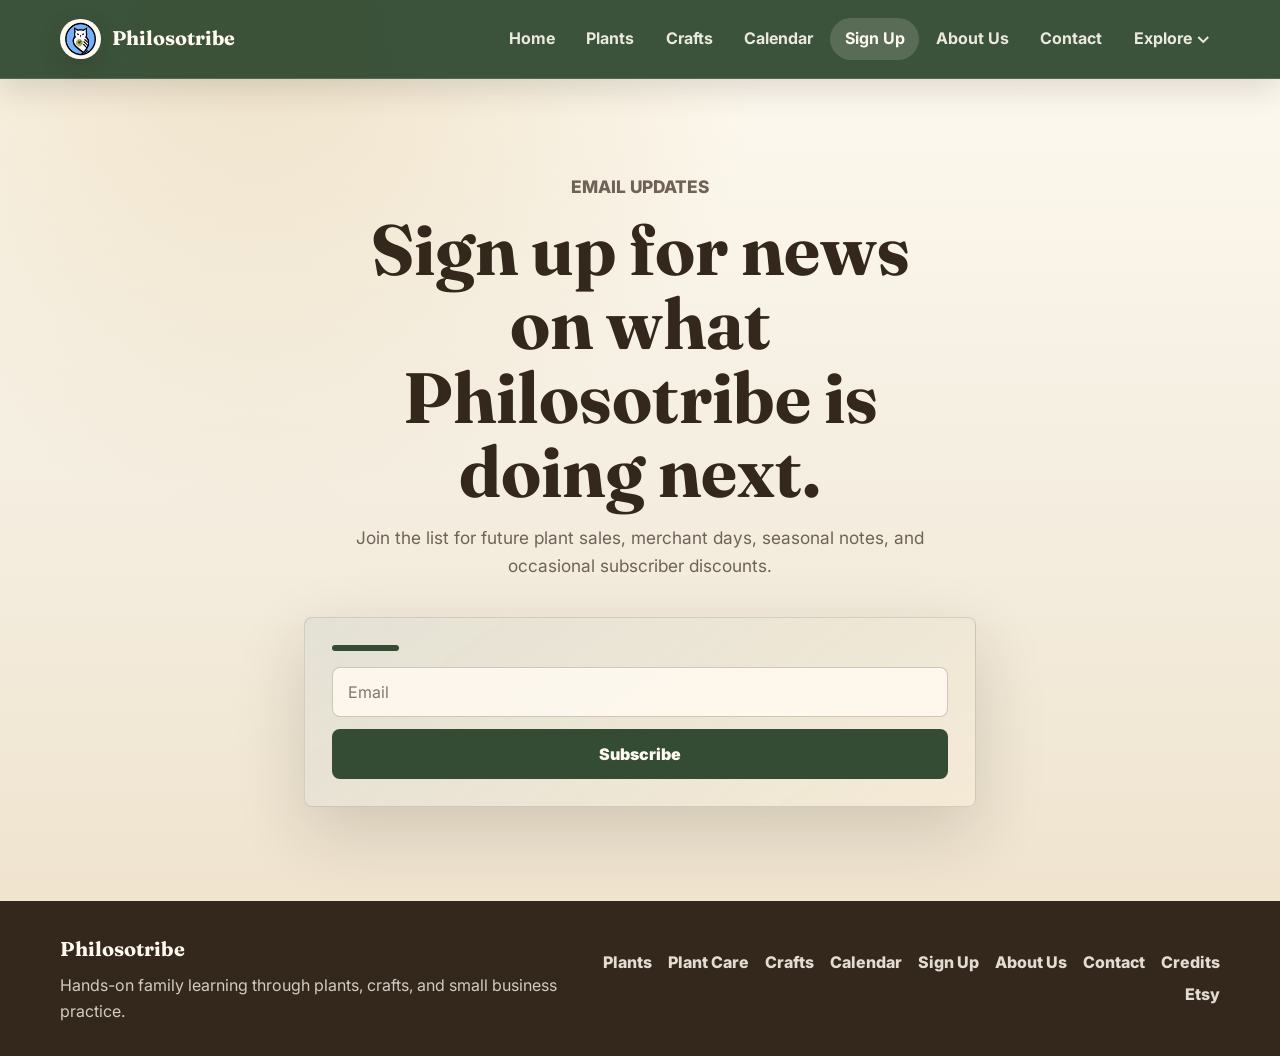
==== commit 4a081509: "Reformat of signup page" ====
--- a/sign-up/index.html
+++ b/sign-up/index.html
@@ -83,15 +83,10 @@
         <div class="signup-layout">
           <div class="signup-copy">
             <p class="eyebrow">Email updates</p>
-            <h1 id="signup-heading">Hear about the next Philosotribe sale.</h1>
+            <h1 id="signup-heading">Sign up for news on what Philosotribe is doing next.</h1>
             <p>
               Join the list for future plant sales, merchant days, seasonal notes, and occasional subscriber discounts.
             </p>
-            <ul class="signup-highlights" aria-label="Newsletter topics">
-              <li>Local sale dates and pickup windows</li>
-              <li>New plant starts, seeds, and craft batches</li>
-              <li>Short updates from the family projects</li>
-            </ul>
           </div>
 
           <div class="signup-form-panel mailerlite-signup" aria-label="Newsletter sign up form">
@@ -99,11 +94,6 @@
               <div class="ml-form-align-center">
                 <div class="ml-form-embedWrapper embedForm">
                   <div class="ml-form-embedBody ml-form-embedBodyDefault row-form">
-                    <div class="ml-form-embedContent">
-                      <h4>Newsletter</h4>
-                      <p>Sign up for news about future sales and special subscriber discounts!</p>
-                    </div>
-
                     <form
                       class="ml-block-form"
                       action="https://assets.mailerlite.com/jsonp/2394522/forms/189005513212561051/subscribe"
@@ -156,17 +146,6 @@
           </div>
         </div>
       </section>
-
-      <section class="signup-section signup-notes" aria-label="Signup notes">
-        <article>
-          <h2>What to expect</h2>
-          <p>Short updates when there is something useful to share. The calendar remains the best place for posted sale days.</p>
-        </article>
-        <article>
-          <h2>Local focus</h2>
-          <p>Most messages are for Colorado Springs-area sales, pickup windows, plants, seeds, and family project updates.</p>
-        </article>
-      </section>
     </main>
 
     <footer class="site-footer">
--- a/assets/css/styles.css
+++ b/assets/css/styles.css
@@ -773,57 +773,37 @@
 }
 
 .signup-page {
-  padding-bottom: clamp(2rem, 5vw, 4rem);
+  min-height: calc(100vh - 78px);
+  display: grid;
+  align-items: center;
+  padding: clamp(3rem, 7vw, 5.5rem) 0;
 }
 
 .signup-layout {
-  display: grid;
-  grid-template-columns: minmax(0, 1fr) minmax(19rem, 0.72fr);
-  gap: clamp(1.5rem, 5vw, 4rem);
-  align-items: center;
+  width: min(100%, 42rem);
+  display: grid;
+  gap: 1.35rem;
+  justify-self: center;
 }
 
 .signup-copy {
-  max-width: 44rem;
+  max-width: 40rem;
+  margin: 0 auto;
+  text-align: center;
 }
 
 .signup-copy h1 {
-  max-width: 12ch;
+  max-width: 13ch;
+  margin-inline: auto;
   margin-bottom: 1rem;
-  font-size: clamp(3rem, 7vw, 5.15rem);
+  font-size: clamp(2.65rem, 6vw, 4.45rem);
 }
 
 .signup-copy > p {
-  max-width: 42rem;
+  max-width: 36rem;
+  margin-inline: auto;
   color: var(--muted);
   font-size: 1.08rem;
-}
-
-.signup-highlights {
-  display: grid;
-  gap: 0.65rem;
-  margin: 1.6rem 0 0;
-  padding: 0;
-  list-style: none;
-}
-
-.signup-highlights li {
-  position: relative;
-  padding-left: 1.65rem;
-  color: var(--soil);
-  font-weight: 800;
-}
-
-.signup-highlights li::before {
-  content: "";
-  position: absolute;
-  left: 0;
-  top: 0.72em;
-  width: 0.7rem;
-  height: 0.7rem;
-  border-radius: 50%;
-  background: var(--clay);
-  box-shadow: 0 0 0 0.28rem rgba(167, 96, 61, 0.14);
 }
 
 .signup-form-panel {
@@ -835,7 +815,7 @@
     linear-gradient(145deg, rgba(52, 76, 51, 0.13), rgba(215, 189, 138, 0.23)),
     rgba(255, 250, 240, 0.86);
   box-shadow: var(--shadow);
-  padding: clamp(1rem, 3vw, 1.45rem);
+  padding: clamp(1.1rem, 4vw, 1.7rem);
 }
 
 .signup-form-panel::before {
@@ -990,31 +970,6 @@
   }
 }
 
-.signup-notes {
-  display: grid;
-  grid-template-columns: repeat(2, minmax(0, 1fr));
-  gap: 1rem;
-  padding-top: 0;
-}
-
-.signup-notes article {
-  border: 1px solid var(--line);
-  border-radius: var(--radius);
-  background: rgba(255, 250, 240, 0.72);
-  box-shadow: 0 16px 42px rgba(37, 29, 20, 0.1);
-  padding: 1.25rem;
-}
-
-.signup-notes h2 {
-  margin-bottom: 0.55rem;
-  font-size: 1.35rem;
-}
-
-.signup-notes p {
-  margin: 0;
-  color: var(--muted);
-}
-
 .care-grid {
   display: grid;
   grid-template-columns: repeat(3, minmax(0, 1fr));
@@ -1946,11 +1901,7 @@
   }
 
   .signup-copy h1 {
-    max-width: 14ch;
-  }
-
-  .signup-notes {
-    grid-template-columns: 1fr;
+    max-width: 15ch;
   }
 
   .merchant-selected-event {
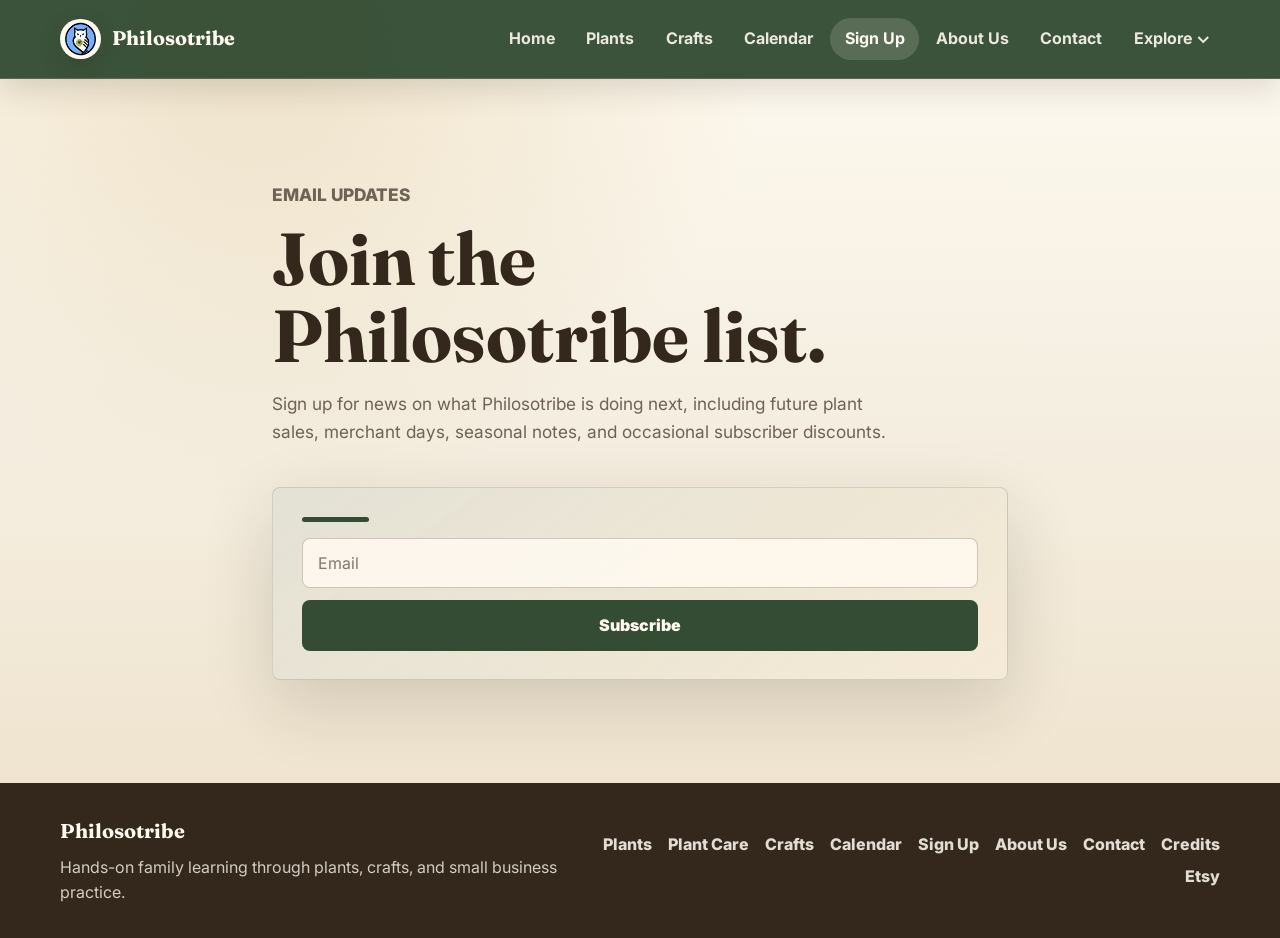
==== commit 222050c8: "Reformat of signup page" ====
--- a/sign-up/index.html
+++ b/sign-up/index.html
@@ -83,9 +83,10 @@
         <div class="signup-layout">
           <div class="signup-copy">
             <p class="eyebrow">Email updates</p>
-            <h1 id="signup-heading">Sign up for news on what Philosotribe is doing next.</h1>
+            <h1 id="signup-heading">Join the Philosotribe list.</h1>
             <p>
-              Join the list for future plant sales, merchant days, seasonal notes, and occasional subscriber discounts.
+              Sign up for news on what Philosotribe is doing next, including future plant sales, merchant days,
+              seasonal notes, and occasional subscriber discounts.
             </p>
           </div>
 
--- a/assets/css/styles.css
+++ b/assets/css/styles.css
@@ -773,35 +773,29 @@
 }
 
 .signup-page {
-  min-height: calc(100vh - 78px);
-  display: grid;
-  align-items: center;
-  padding: clamp(3rem, 7vw, 5.5rem) 0;
+  padding-top: clamp(4rem, 8vw, 6.5rem);
+  padding-bottom: clamp(4rem, 8vw, 6.5rem);
 }
 
 .signup-layout {
-  width: min(100%, 42rem);
-  display: grid;
-  gap: 1.35rem;
-  justify-self: center;
+  width: min(100%, 46rem);
+  display: grid;
+  gap: 1.6rem;
+  margin: 0 auto;
 }
 
 .signup-copy {
+  max-width: 43rem;
+}
+
+.signup-copy h1 {
+  max-width: 12ch;
+  margin-bottom: 1rem;
+  font-size: clamp(2.8rem, 6vw, 4.6rem);
+}
+
+.signup-copy > p {
   max-width: 40rem;
-  margin: 0 auto;
-  text-align: center;
-}
-
-.signup-copy h1 {
-  max-width: 13ch;
-  margin-inline: auto;
-  margin-bottom: 1rem;
-  font-size: clamp(2.65rem, 6vw, 4.45rem);
-}
-
-.signup-copy > p {
-  max-width: 36rem;
-  margin-inline: auto;
   color: var(--muted);
   font-size: 1.08rem;
 }
@@ -815,7 +809,7 @@
     linear-gradient(145deg, rgba(52, 76, 51, 0.13), rgba(215, 189, 138, 0.23)),
     rgba(255, 250, 240, 0.86);
   box-shadow: var(--shadow);
-  padding: clamp(1.1rem, 4vw, 1.7rem);
+  padding: clamp(1.2rem, 4vw, 1.8rem);
 }
 
 .signup-form-panel::before {
@@ -1900,8 +1894,8 @@
     flex-direction: column;
   }
 
-  .signup-copy h1 {
-    max-width: 15ch;
+  .signup-layout {
+    width: min(100%, 38rem);
   }
 
   .merchant-selected-event {
@@ -1988,6 +1982,10 @@
     padding-top: 1.35rem;
   }
 
+  .signup-section {
+    width: min(100% - 2rem, var(--max-width));
+  }
+
   .next-sale-actions,
   .next-sale-actions .button,
   .merchant-event-actions .button {
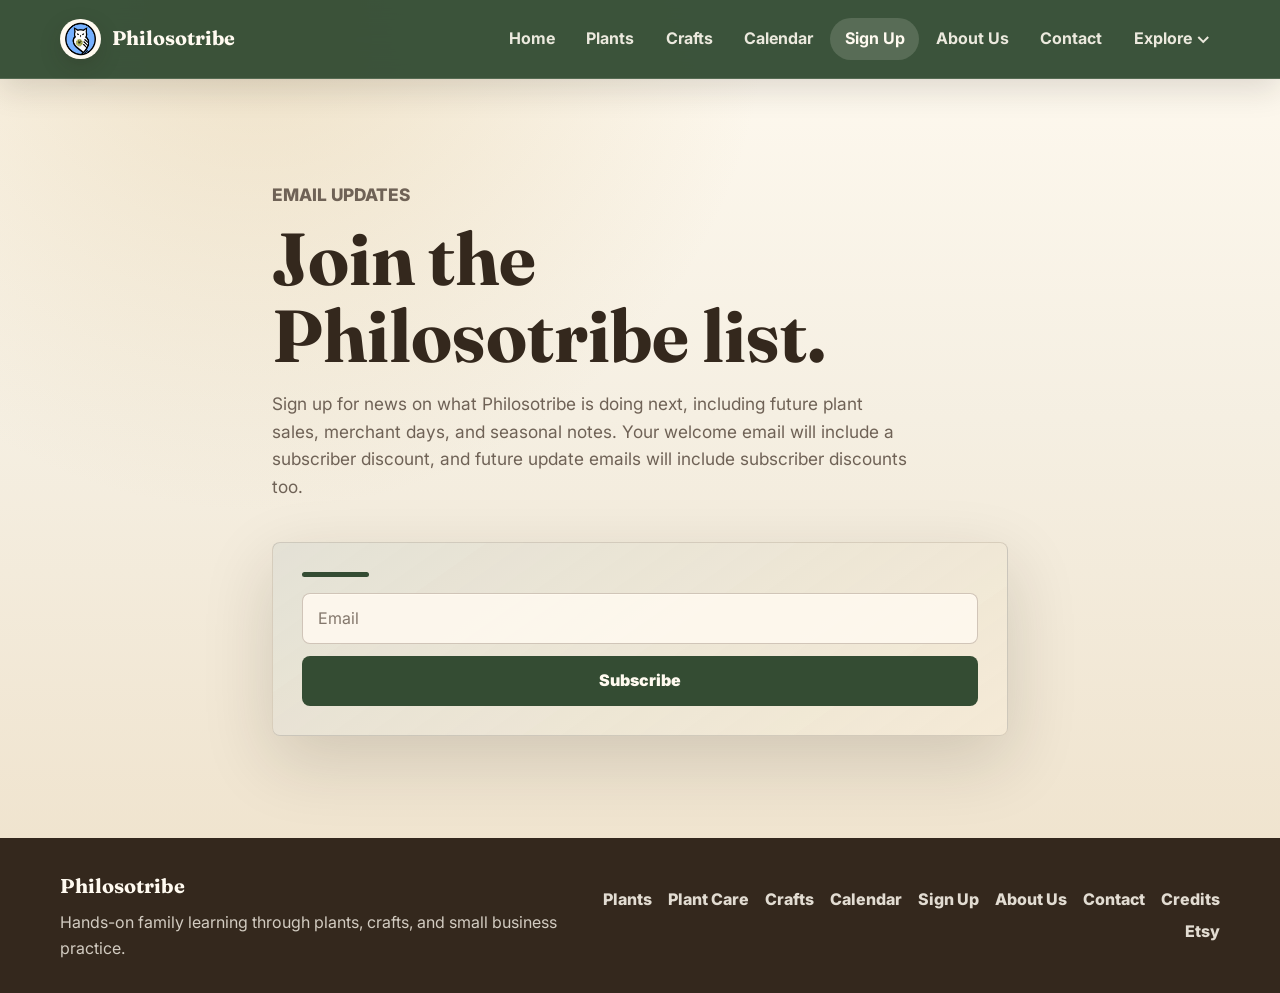
==== commit 9d3f2159: "Add files via upload" ====
--- a/sign-up/index.html
+++ b/sign-up/index.html
@@ -3,13 +3,16 @@
   <head>
     <meta charset="utf-8">
     <meta name="viewport" content="width=device-width, initial-scale=1">
+    <meta http-equiv="Cache-Control" content="no-cache, no-store, must-revalidate">
+    <meta http-equiv="Pragma" content="no-cache">
+    <meta http-equiv="Expires" content="0">
     <meta
       name="description"
       content="Sign up for Philosotribe email updates about plant sales, merchant days, seasonal notes, and subscriber discounts."
     >
     <title>Sign Up | Philosotribe</title>
-    <link rel="icon" type="image/png" href="../assets/img/PhilosotribeIcon.png">
-    <link rel="apple-touch-icon" href="../assets/img/PhilosotribeIcon.png">
+    <link rel="icon" type="image/png" href="../assets/img/PhilosotribeIcon.png?v=2026-08-08-1">
+    <link rel="apple-touch-icon" href="../assets/img/PhilosotribeIcon.png?v=2026-08-08-1">
     <meta property="og:site_name" content="Philosotribe">
     <meta property="og:type" content="website">
     <meta property="og:title" content="Sign Up | Philosotribe">
@@ -18,7 +21,7 @@
       content="Join Philosotribe email updates for future sales, merchant days, and subscriber notes."
     >
     <meta property="og:url" content="https://philosotribe.org/sign-up/">
-    <meta property="og:image" content="https://philosotribe.org/assets/img/OpenGraph.jpg">
+    <meta property="og:image" content="https://philosotribe.org/assets/img/OpenGraph.jpg?v=2026-08-08-1">
     <meta property="og:image:alt" content="Philosotribe logo">
     <meta name="twitter:card" content="summary_large_image">
     <link rel="canonical" href="https://philosotribe.org/sign-up/">
@@ -30,7 +33,74 @@
       href="https://fonts.googleapis.com/css2?family=Fraunces:opsz,wght@9..144,600;9..144,700&family=Inter:wght@400;500;600;700&display=swap"
       rel="stylesheet"
     >
-    <link rel="stylesheet" href="../assets/css/styles.css">
+    <script>
+      (function () {
+        window.PHILOSOTRIBE_ASSET_ROOT = "../";
+        document.write('<script src="../assets/js/site-version.js?bootstrap=' + Date.now() + '"><\/script>');
+      }());
+    </script>
+    <script>
+      (function () {
+        const version = window.PHILOSOTRIBE_SITE_VERSION || "uncached";
+        window.PHILOSOTRIBE_ASSET_VERSION = version;
+
+        window.philosotribeAssetUrl = function (url) {
+          if (!url || /^(?:data:|blob:|mailto:|tel:|javascript:)/i.test(url)) {
+            return url;
+          }
+
+          try {
+            const absolute = new URL(url, window.location.href);
+            if (absolute.origin !== window.location.origin) {
+              return url;
+            }
+          } catch (_) {
+            return url;
+          }
+
+          const hashIndex = url.indexOf("#");
+          const hash = hashIndex >= 0 ? url.slice(hashIndex) : "";
+          const withoutHash = hashIndex >= 0 ? url.slice(0, hashIndex) : url;
+          const queryIndex = withoutHash.indexOf("?");
+          const path = queryIndex >= 0 ? withoutHash.slice(0, queryIndex) : withoutHash;
+          const query = queryIndex >= 0 ? withoutHash.slice(queryIndex + 1) : "";
+          const params = new URLSearchParams(query);
+          params.set("v", version);
+          return path + "?" + params.toString() + hash;
+        };
+
+        // If this browser has an older cached copy of this page, force a one-time
+        // navigation to a versioned HTML URL when the site version changes.
+        try {
+          const pageKey = "philosotribe-page-version:" + window.location.pathname;
+          const previousVersion = window.localStorage.getItem(pageKey);
+          const pageUrl = new URL(window.location.href);
+          const urlVersion = pageUrl.searchParams.get("_sitev");
+          const versionChanged = previousVersion && previousVersion !== version;
+          const staleVersionedUrl = urlVersion && urlVersion !== version;
+
+          window.localStorage.setItem(pageKey, version);
+
+          if ((versionChanged || staleVersionedUrl) && urlVersion !== version) {
+            pageUrl.searchParams.set("_sitev", version);
+            window.location.replace(pageUrl.toString());
+            return;
+          }
+        } catch (_) {
+          // Cache-busting of CSS, JS, and images still works when storage is disabled.
+        }
+
+        document.querySelectorAll('link[rel~="icon"], link[rel="apple-touch-icon"]').forEach((link) => {
+          const href = link.getAttribute("href");
+          if (href) {
+            link.setAttribute("href", window.philosotribeAssetUrl(href));
+          }
+        });
+
+        document.write('<link rel="stylesheet" href="' + window.philosotribeAssetUrl("../assets/css/styles.css") + '">');
+      }());
+    </script>
+    <noscript><link rel="stylesheet" href="../assets/css/styles.css?v=2026-08-08-1"></noscript>
   </head>
   <body>
     <a class="skip-link" href="#main">Skip to content</a>
@@ -38,7 +108,7 @@
     <header class="site-header" data-site-header>
       <nav class="nav-shell" aria-label="Main navigation">
         <a class="brand" href="../index.html" aria-label="Philosotribe home">
-          <span class="brand-mark" aria-hidden="true"><img src="../assets/img/PhilosotribeIcon.png" alt=""></span>
+          <span class="brand-mark" aria-hidden="true"><img src="../assets/img/PhilosotribeIcon.png?v=2026-08-08-1" alt=""></span>
           <span class="brand-text">Philosotribe</span>
         </a>
 
@@ -86,7 +156,8 @@
             <h1 id="signup-heading">Join the Philosotribe list.</h1>
             <p>
               Sign up for news on what Philosotribe is doing next, including future plant sales, merchant days,
-              seasonal notes, and occasional subscriber discounts.
+              and seasonal notes. Your welcome email will include a subscriber discount, and future update emails
+              will include subscriber discounts too.
             </p>
           </div>
 
@@ -180,6 +251,10 @@
     <script>
       fetch("https://assets.mailerlite.com/jsonp/2394522/forms/189005513212561051/takel");
     </script>
-    <script src="../assets/js/main.js"></script>
+    <script>
+
+      document.write('<script src="' + window.philosotribeAssetUrl("../assets/js/main.js") + '"><\/script>');
+
+    </script>
   </body>
 </html>
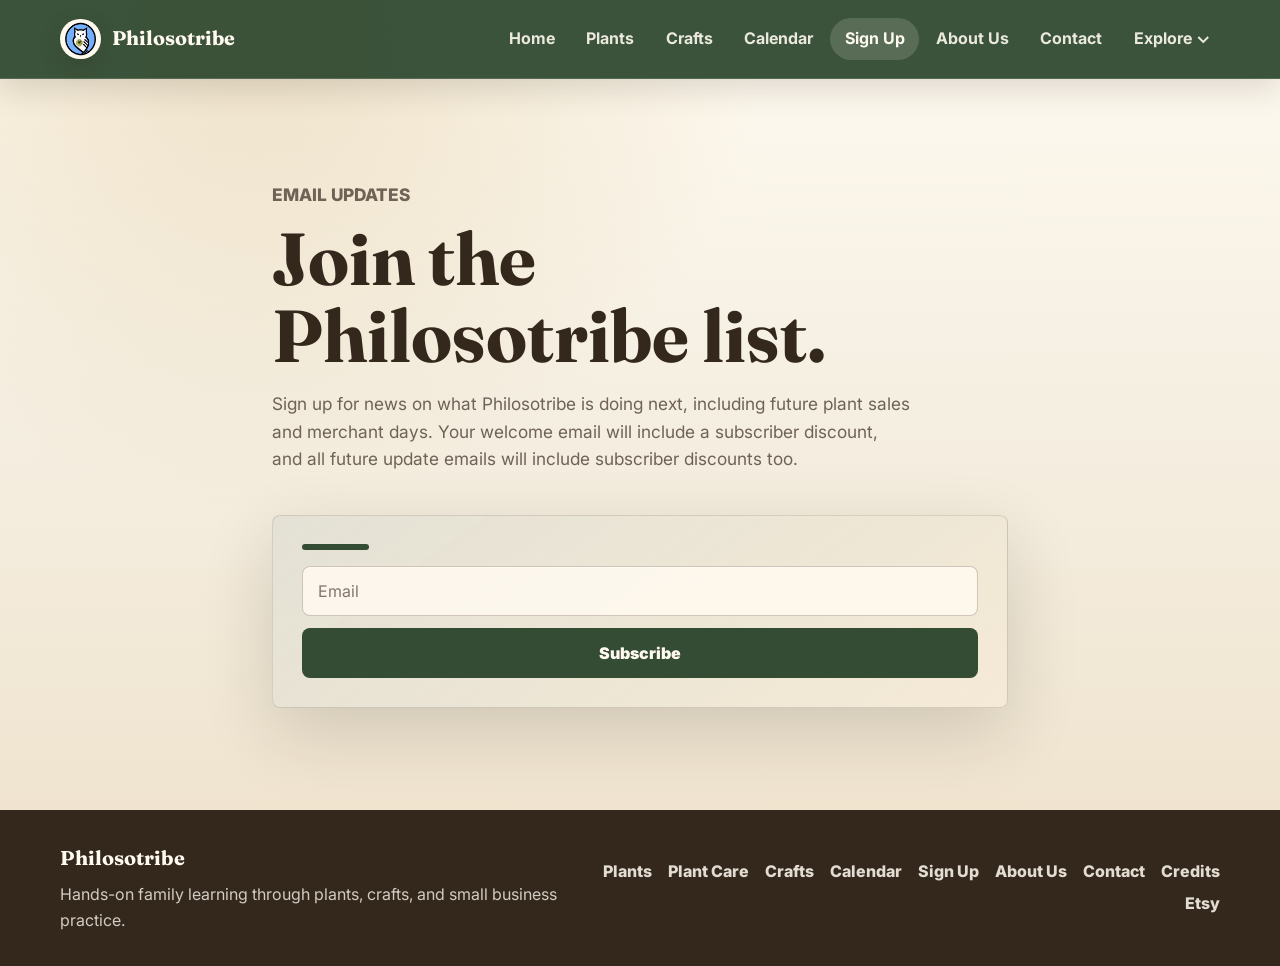
==== commit ac8529d6: "Update index.html" ====
--- a/sign-up/index.html
+++ b/sign-up/index.html
@@ -8,7 +8,7 @@
     <meta http-equiv="Expires" content="0">
     <meta
       name="description"
-      content="Sign up for Philosotribe email updates about plant sales, merchant days, seasonal notes, and subscriber discounts."
+      content="Sign up for Philosotribe email updates about plant sales, merchant days, and subscriber discounts."
     >
     <title>Sign Up | Philosotribe</title>
     <link rel="icon" type="image/png" href="../assets/img/PhilosotribeIcon.png?v=2026-08-08-1">
@@ -155,8 +155,7 @@
             <p class="eyebrow">Email updates</p>
             <h1 id="signup-heading">Join the Philosotribe list.</h1>
             <p>
-              Sign up for news on what Philosotribe is doing next, including future plant sales, merchant days,
-              and seasonal notes. Your welcome email will include a subscriber discount, and future update emails
+              Sign up for news on what Philosotribe is doing next, including future plant sales and merchant days. Your welcome email will include a subscriber discount, and all future update emails
               will include subscriber discounts too.
             </p>
           </div>
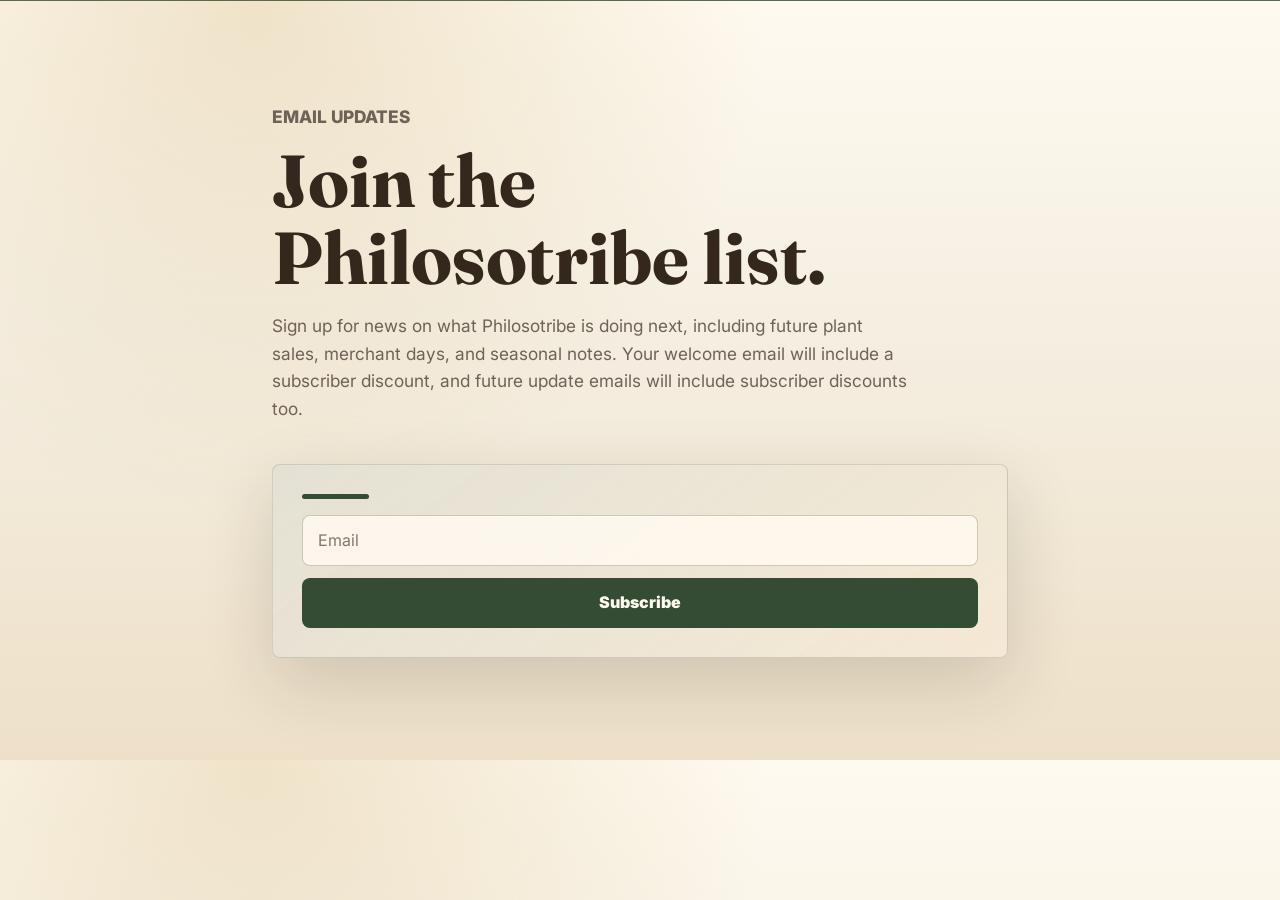
==== commit 3ceb932a: "Add files via upload" ====
--- a/sign-up/index.html
+++ b/sign-up/index.html
@@ -8,11 +8,11 @@
     <meta http-equiv="Expires" content="0">
     <meta
       name="description"
-      content="Sign up for Philosotribe email updates about plant sales, merchant days, and subscriber discounts."
+      content="Sign up for Philosotribe email updates about plant sales, merchant days, seasonal notes, and subscriber discounts."
     >
     <title>Sign Up | Philosotribe</title>
-    <link rel="icon" type="image/png" href="../assets/img/PhilosotribeIcon.png?v=2026-08-08-1">
-    <link rel="apple-touch-icon" href="../assets/img/PhilosotribeIcon.png?v=2026-08-08-1">
+    <link rel="icon" type="image/png" href="../assets/img/PhilosotribeIcon.png?v=2026-08-21-5">
+    <link rel="apple-touch-icon" href="../assets/img/PhilosotribeIcon.png?v=2026-08-21-5">
     <meta property="og:site_name" content="Philosotribe">
     <meta property="og:type" content="website">
     <meta property="og:title" content="Sign Up | Philosotribe">
@@ -21,7 +21,7 @@
       content="Join Philosotribe email updates for future sales, merchant days, and subscriber notes."
     >
     <meta property="og:url" content="https://philosotribe.org/sign-up/">
-    <meta property="og:image" content="https://philosotribe.org/assets/img/OpenGraph.jpg?v=2026-08-08-1">
+    <meta property="og:image" content="https://philosotribe.org/assets/img/OpenGraph.jpg?v=2026-08-21-5">
     <meta property="og:image:alt" content="Philosotribe logo">
     <meta name="twitter:card" content="summary_large_image">
     <link rel="canonical" href="https://philosotribe.org/sign-up/">
@@ -100,62 +100,21 @@
         document.write('<link rel="stylesheet" href="' + window.philosotribeAssetUrl("../assets/css/styles.css") + '">');
       }());
     </script>
-    <noscript><link rel="stylesheet" href="../assets/css/styles.css?v=2026-08-08-1"></noscript>
+    <noscript><link rel="stylesheet" href="../assets/css/styles.css?v=2026-08-21-5"></noscript>
   </head>
   <body>
     <a class="skip-link" href="#main">Skip to content</a>
 
-    <header class="site-header" data-site-header>
-      <nav class="nav-shell" aria-label="Main navigation">
-        <a class="brand" href="../index.html" aria-label="Philosotribe home">
-          <span class="brand-mark" aria-hidden="true"><img src="../assets/img/PhilosotribeIcon.png?v=2026-08-08-1" alt=""></span>
-          <span class="brand-text">Philosotribe</span>
-        </a>
-
-        <button class="nav-toggle" type="button" aria-expanded="false" aria-controls="site-menu" data-nav-toggle>
-          <span class="nav-toggle-line"></span>
-          <span class="nav-toggle-line"></span>
-          <span class="nav-toggle-line"></span>
-          <span class="sr-only">Menu</span>
-        </button>
-
-        <div class="site-menu" id="site-menu" data-site-menu>
-          <a class="nav-link" href="../index.html">Home</a>
-          <a class="nav-link" href="../plants.html">Plants</a>
-          <a class="nav-link" href="../crafts.html">Crafts</a>
-          <a class="nav-link" href="../calendar.html">Calendar</a>
-          <a class="nav-link active" href="./" aria-current="page">Sign Up</a>
-          <a class="nav-link" href="../about.html">About Us</a>
-          <a class="nav-link" href="../contact.html">Contact</a>
-
-          <div class="dropdown" data-dropdown>
-            <button class="nav-link dropdown-trigger" type="button" aria-expanded="false" aria-controls="explore-menu" data-dropdown-trigger>
-              Explore
-              <span class="chevron" aria-hidden="true"></span>
-            </button>
-            <div class="dropdown-menu" id="explore-menu" data-dropdown-menu>
-              <a href="../plants.html">Plant Projects</a>
-              <a href="../plant-care.html">Plant Care</a>
-              <a href="../crafts.html">Craft Showcase</a>
-              <a href="../calendar.html">Merchant Calendar</a>
-              <a href="./" aria-current="page">Newsletter Sign Up</a>
-              <a href="../about.html">Our Story</a>
-              <a href="../contact.html">Get in Touch</a>
-              <a href="https://www.etsy.com/shop/Philosotribe" target="_blank" rel="noreferrer">Etsy Store</a>
-            </div>
-          </div>
-        </div>
-      </nav>
-    </header>
-
-    <main id="main">
+    <header class="site-header" data-site-header></header>
+<main id="main">
       <section class="signup-section signup-page" aria-labelledby="signup-heading">
         <div class="signup-layout">
           <div class="signup-copy">
             <p class="eyebrow">Email updates</p>
             <h1 id="signup-heading">Join the Philosotribe list.</h1>
             <p>
-              Sign up for news on what Philosotribe is doing next, including future plant sales and merchant days. Your welcome email will include a subscriber discount, and all future update emails
+              Sign up for news on what Philosotribe is doing next, including future plant sales, merchant days,
+              and seasonal notes. Your welcome email will include a subscriber discount, and future update emails
               will include subscriber discounts too.
             </p>
           </div>
@@ -219,27 +178,8 @@
       </section>
     </main>
 
-    <footer class="site-footer">
-      <div class="footer-inner">
-        <div>
-          <a class="footer-brand" href="../index.html">Philosotribe</a>
-          <p>Hands-on family learning through plants, crafts, and small business practice.</p>
-        </div>
-        <div class="footer-links" aria-label="Footer navigation">
-          <a href="../plants.html">Plants</a>
-          <a href="../plant-care.html">Plant Care</a>
-          <a href="../crafts.html">Crafts</a>
-          <a href="../calendar.html">Calendar</a>
-          <a href="./">Sign Up</a>
-          <a href="../about.html">About Us</a>
-          <a href="../contact.html">Contact</a>
-          <a href="../credits.html">Credits</a>
-          <a href="https://www.etsy.com/shop/Philosotribe" target="_blank" rel="noreferrer">Etsy</a>
-        </div>
-      </div>
-    </footer>
-
-    <script>
+    <footer class="site-footer" data-site-footer></footer>
+<script>
       function ml_webform_success_42005301() {
         var $ = ml_jQuery || jQuery;
         $(".ml-subscribe-form-42005301 .row-success").show();
@@ -252,6 +192,9 @@
     </script>
     <script>
 
+      document.write('<script src="' + window.philosotribeAssetUrl("../assets/js/site-navigation.js") + '"><\/script>');
+
+
       document.write('<script src="' + window.philosotribeAssetUrl("../assets/js/main.js") + '"><\/script>');
 
     </script>
--- a/assets/css/styles.css
+++ b/assets/css/styles.css
@@ -2079,3 +2079,176 @@
   padding-right: max(1rem, calc((100% - var(--max-width)) / 2));
   padding-left: max(1rem, calc((100% - var(--max-width)) / 2));
 }
+
+/* First-visit newsletter invitation */
+body.newsletter-popup-open {
+  overflow: hidden;
+}
+
+.newsletter-popup {
+  position: fixed;
+  inset: 0;
+  z-index: 200;
+  display: grid;
+  place-items: center;
+  padding: 1.25rem;
+  background: rgba(36, 29, 24, 0.52);
+  backdrop-filter: blur(4px);
+  opacity: 0;
+  transition: opacity 180ms ease;
+}
+
+.newsletter-popup.is-visible {
+  opacity: 1;
+}
+
+.newsletter-popup-panel {
+  position: relative;
+  width: min(100%, 35rem);
+  overflow: hidden;
+  border: 1px solid rgba(52, 40, 29, 0.2);
+  border-radius: 14px;
+  background:
+    radial-gradient(circle at 100% 0%, rgba(215, 189, 138, 0.34), transparent 15rem),
+    var(--cream);
+  box-shadow: 0 30px 90px rgba(28, 21, 15, 0.34);
+  padding: clamp(1.55rem, 4vw, 2.25rem);
+  transform: translateY(0.8rem) scale(0.985);
+  transition: transform 180ms ease;
+}
+
+.newsletter-popup.is-visible .newsletter-popup-panel {
+  transform: translateY(0) scale(1);
+}
+
+.newsletter-popup-panel::before {
+  content: "";
+  position: absolute;
+  inset: 0 0 auto;
+  height: 0.38rem;
+  background: linear-gradient(90deg, var(--moss), var(--sage), var(--clay));
+}
+
+.newsletter-popup-close {
+  position: absolute;
+  top: 0.9rem;
+  right: 0.9rem;
+  width: 2.45rem;
+  height: 2.45rem;
+  display: grid;
+  place-items: center;
+  border: 1px solid rgba(52, 40, 29, 0.16);
+  border-radius: 50%;
+  background: rgba(255, 250, 240, 0.9);
+  color: var(--soil);
+  font: inherit;
+  font-size: 1.45rem;
+  line-height: 1;
+  cursor: pointer;
+}
+
+.newsletter-popup-close:hover,
+.newsletter-popup-close:focus-visible {
+  border-color: rgba(52, 76, 51, 0.42);
+  background: var(--canvas);
+  color: var(--moss);
+  outline: 3px solid rgba(111, 124, 83, 0.2);
+  outline-offset: 2px;
+}
+
+.newsletter-popup .eyebrow {
+  margin: 0 3.25rem 0.6rem 0;
+}
+
+.newsletter-popup h2 {
+  margin: 0;
+  max-width: 26rem;
+  color: var(--soil);
+  font-family: "Fraunces", Georgia, serif;
+  font-size: clamp(1.9rem, 5vw, 2.6rem);
+  line-height: 1.08;
+}
+
+.newsletter-popup-copy {
+  margin: 1rem 0 0;
+  color: var(--muted);
+  font-size: 1.02rem;
+}
+
+.newsletter-popup-perk {
+  margin: 1.15rem 0 0;
+  border-left: 4px solid var(--clay);
+  border-radius: 0 8px 8px 0;
+  background: rgba(167, 96, 61, 0.09);
+  color: var(--soil);
+  padding: 0.82rem 0.95rem;
+}
+
+.newsletter-popup-perk strong {
+  color: var(--moss);
+}
+
+.newsletter-popup-actions {
+  display: flex;
+  flex-wrap: wrap;
+  align-items: center;
+  gap: 0.72rem;
+  margin-top: 1.35rem;
+}
+
+.newsletter-popup-skip {
+  min-height: 2.9rem;
+  border: 0;
+  background: transparent;
+  color: var(--muted);
+  padding: 0 0.55rem;
+  font: inherit;
+  font-weight: 700;
+  text-decoration: underline;
+  text-decoration-color: rgba(95, 67, 47, 0.3);
+  text-underline-offset: 0.22rem;
+  cursor: pointer;
+}
+
+.newsletter-popup-skip:hover,
+.newsletter-popup-skip:focus-visible {
+  color: var(--soil);
+  outline: none;
+  text-decoration-color: currentColor;
+}
+
+.newsletter-popup-fineprint {
+  margin: 1rem 0 0;
+  color: var(--muted);
+  font-size: 0.82rem;
+}
+
+@media (max-width: 560px) {
+  .newsletter-popup {
+    align-items: end;
+    padding: 0.75rem;
+  }
+
+  .newsletter-popup-panel {
+    width: 100%;
+    max-height: calc(100vh - 1.5rem);
+    overflow-y: auto;
+    padding: 1.45rem 1.15rem 1.25rem;
+  }
+
+  .newsletter-popup-actions,
+  .newsletter-popup-actions .button {
+    width: 100%;
+  }
+
+  .newsletter-popup-skip {
+    width: 100%;
+  }
+}
+
+@media (prefers-reduced-motion: reduce) {
+  .newsletter-popup,
+  .newsletter-popup-panel {
+    transition: none;
+  }
+}
